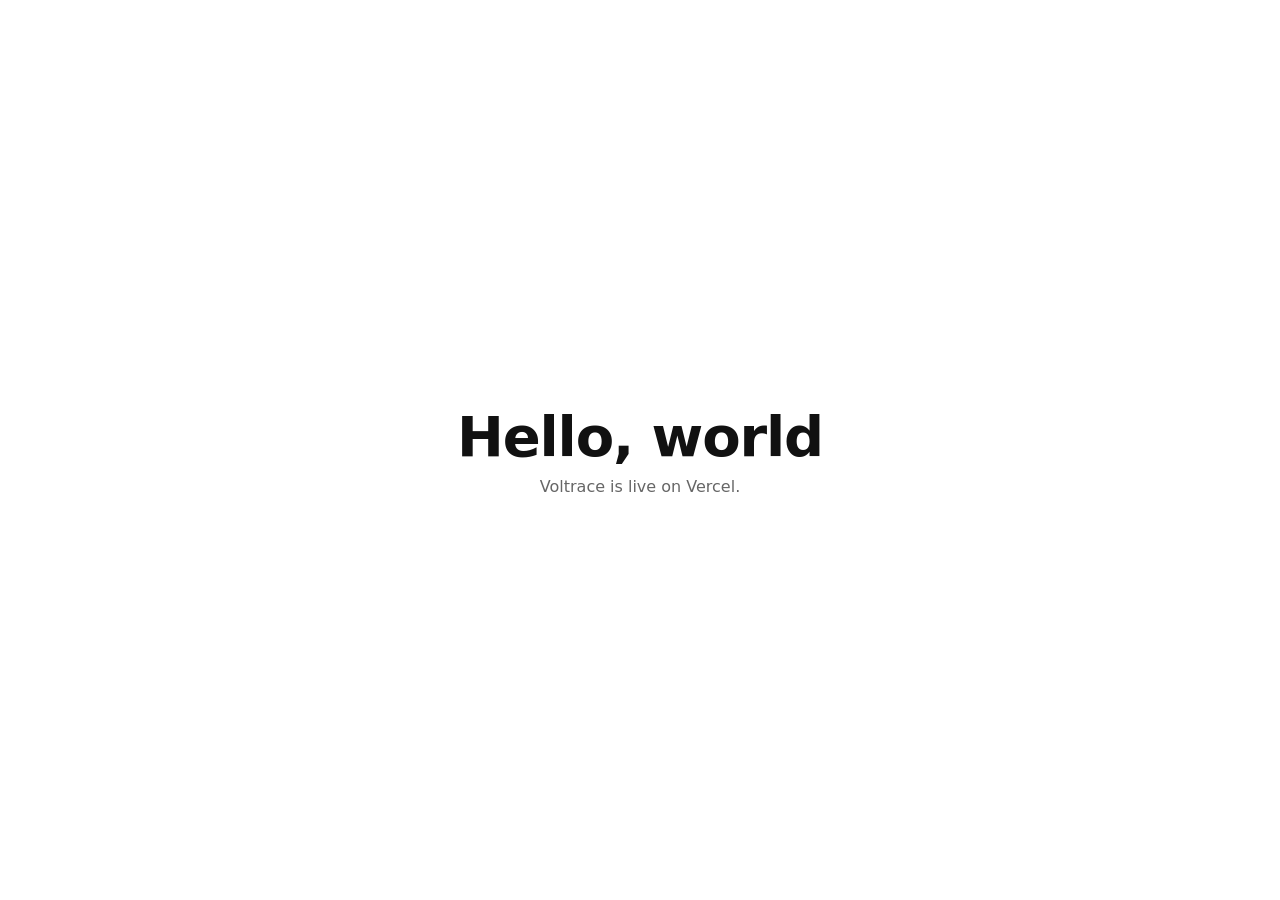
==== index.html @ e47534e5 "first commit" ====
<!doctype html>
<html lang="en">
<head>
  <meta charset="utf-8">
  <meta name="viewport" content="width=device-width, initial-scale=1">
  <title>Voltrace</title>
  <meta name="description" content="Hello world from Voltrace.">
  <link rel="icon" href="/favicon.svg" type="image/svg+xml">
  <link rel="stylesheet" href="/styles.css">
</head>
<body>
  <main>
    <h1>Hello, world</h1>
    <p>Voltrace is live on Vercel.</p>
  </main>
</body>
</html>
---- styles.css ----
:root {
  --bg: #ffffff;
  --fg: #111111;
  --muted: #666666;
}

@media (prefers-color-scheme: dark) {
  :root {
    --bg: #0a0a0a;
    --fg: #ededed;
    --muted: #a1a1a1;
  }
}

* {
  box-sizing: border-box;
}

html,
body {
  margin: 0;
  height: 100%;
}

body {
  display: grid;
  place-items: center;
  padding: 16px;
  background: var(--bg);
  color: var(--fg);
  font-family: system-ui, -apple-system, "Segoe UI", Roboto, sans-serif;
}

main {
  text-align: center;
}

h1 {
  margin: 0 0 8px;
  font-size: clamp(2rem, 6vw, 3.5rem);
  letter-spacing: -0.02em;
}

p {
  margin: 0;
  color: var(--muted);
}
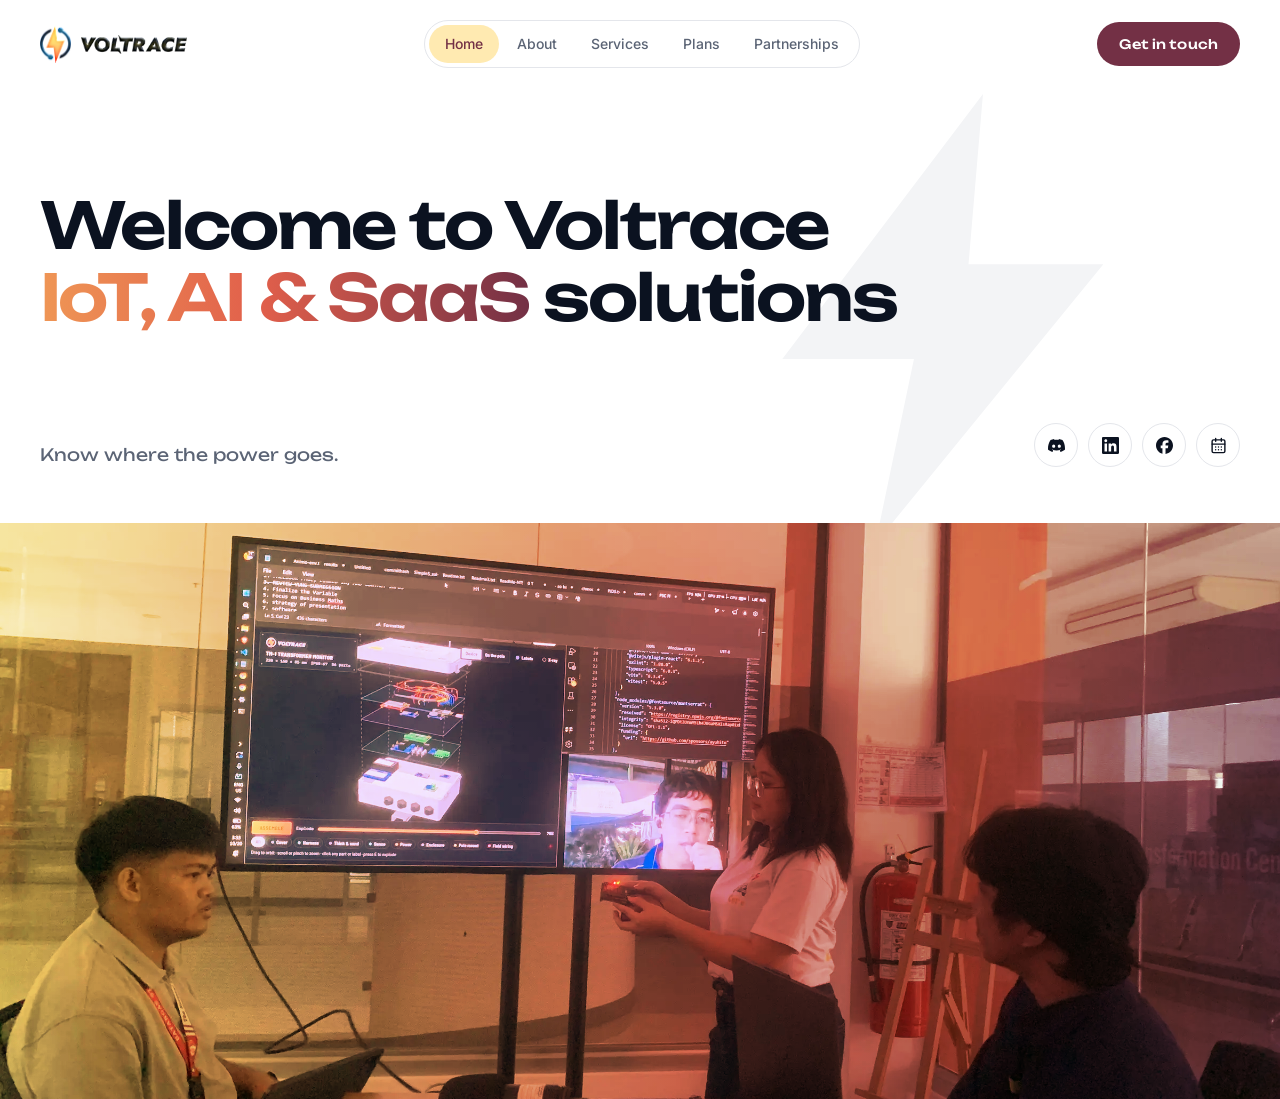
==== commit e8f181e0: "Refactor code structure and remove redundant sections for improved readability and maintainability" ====
--- a/index.html
+++ b/index.html
@@ -3,15 +3,94 @@
 <head>
   <meta charset="utf-8">
   <meta name="viewport" content="width=device-width, initial-scale=1">
-  <title>Voltrace</title>
-  <meta name="description" content="Hello world from Voltrace.">
+  <title>Voltrace | Know where the power goes</title>
+  <meta name="description" content="Voltrace is an IoT, AI and SaaS platform that shows you where your power goes.">
+  <meta name="theme-color" content="#ffffff">
   <link rel="icon" href="/favicon.svg" type="image/svg+xml">
+  <link rel="icon" href="/images/favicon-32.png" type="image/png" sizes="32x32">
+  <link rel="preconnect" href="https://fonts.googleapis.com">
+  <link rel="preconnect" href="https://fonts.gstatic.com" crossorigin>
+  <link rel="stylesheet" href="https://fonts.googleapis.com/css2?family=Inter:wght@400;500&family=Unbounded:wght@400;500;600&display=swap">
   <link rel="stylesheet" href="/styles.css">
+  <link rel="preload" as="image" href="/images/hero-1200.webp" imagesrcset="/images/hero-1200.webp 1200w, /images/hero-2400.webp 2400w" imagesizes="100vw">
 </head>
 <body>
+  <header class="site-header">
+    <div class="container header-inner">
+      <a class="brand" href="/" aria-label="Voltrace home">
+        <img class="brand-mark" src="/images/logo-mark.png" width="130" height="160" alt="">
+        <img class="brand-word" src="/images/wordmark.png" width="640" height="115" alt="Voltrace">
+      </a>
+
+      <button class="menu-toggle" type="button" aria-expanded="false" aria-controls="site-nav">
+        <span class="menu-toggle-bars" aria-hidden="true"></span>
+        Menu
+      </button>
+
+      <nav class="site-nav" id="site-nav" aria-label="Main">
+        <ul class="nav-list">
+          <li><a href="/" aria-current="page">Home</a></li>
+          <li><a href="/about">About</a></li>
+          <li><a href="/services">Services</a></li>
+          <li><a href="/plans">Plans</a></li>
+          <li><a href="/partnerships">Partnerships</a></li>
+        </ul>
+        <a class="button nav-cta" href="#contact">Get in touch</a>
+      </nav>
+
+      <a class="button header-cta" href="#contact">Get in touch</a>
+    </div>
+  </header>
+
   <main>
-    <h1>Hello, world</h1>
-    <p>Voltrace is live on Vercel.</p>
+    <section class="hero" aria-labelledby="hero-title">
+      <svg class="hero-watermark" viewBox="0 0 32 32" aria-hidden="true" focusable="false">
+        <path d="M18.5 2 6 18.5h8.2L11.8 30 26 12.6h-8.4z"/>
+      </svg>
+
+      <div class="container hero-inner">
+        <h1 class="hero-title" id="hero-title">
+          Welcome to Voltrace
+          <span class="hero-title-line"><span class="charge">IoT, AI &amp; SaaS</span> solutions</span>
+        </h1>
+
+        <div class="hero-foot">
+          <p class="tagline">Know where the power goes.</p>
+
+          <ul class="socials" aria-label="Voltrace elsewhere">
+            <li>
+              <a class="social" href="#" aria-label="Voltrace on Discord">
+                <svg viewBox="0 0 24 24" aria-hidden="true" focusable="false"><path d="M20.317 4.3698a19.7913 19.7913 0 00-4.8851-1.5152.0741.0741 0 00-.0785.0371c-.211.3753-.4447.8648-.6083 1.2495-1.8447-.2762-3.68-.2762-5.4868 0-.1636-.3933-.4058-.8742-.6177-1.2495a.077.077 0 00-.0785-.037 19.7363 19.7363 0 00-4.8852 1.515.0699.0699 0 00-.0321.0277C.5334 9.0458-.319 13.5799.0992 18.0578a.0824.0824 0 00.0312.0561c2.0528 1.5076 4.0413 2.4228 5.9929 3.0294a.0777.0777 0 00.0842-.0276c.4616-.6304.8731-1.2952 1.226-1.9942a.076.076 0 00-.0416-.1057c-.6528-.2476-1.2743-.5495-1.8722-.8923a.077.077 0 01-.0076-.1277c.1258-.0943.2517-.1923.3718-.2914a.0743.0743 0 01.0776-.0105c3.9278 1.7933 8.18 1.7933 12.0614 0a.0739.0739 0 01.0785.0095c.1202.099.246.1981.3728.2924a.077.077 0 01-.0066.1276 12.2986 12.2986 0 01-1.873.8914.0766.0766 0 00-.0407.1067c.3604.698.7719 1.3628 1.225 1.9932a.076.076 0 00.0842.0286c1.961-.6067 3.9495-1.5219 6.0023-3.0294a.077.077 0 00.0313-.0552c.5004-5.177-.8382-9.6739-3.5485-13.6604a.061.061 0 00-.0312-.0286zM8.02 15.3312c-1.1825 0-2.1569-1.0857-2.1569-2.419 0-1.3332.9555-2.4189 2.157-2.4189 1.2108 0 2.1757 1.0952 2.1568 2.419 0 1.3332-.9555 2.4189-2.1569 2.4189zm7.9748 0c-1.1825 0-2.1569-1.0857-2.1569-2.419 0-1.3332.9554-2.4189 2.1569-2.4189 1.2108 0 2.1757 1.0952 2.1568 2.419 0 1.3332-.946 2.4189-2.1568 2.4189Z"/></svg>
+              </a>
+            </li>
+            <li>
+              <a class="social" href="#" aria-label="Voltrace on LinkedIn">
+                <svg viewBox="0 0 24 24" aria-hidden="true" focusable="false"><path d="M20.447 20.452h-3.554v-5.569c0-1.328-.027-3.037-1.852-3.037-1.853 0-2.136 1.445-2.136 2.939v5.667H9.351V9h3.414v1.561h.046c.477-.9 1.637-1.85 3.37-1.85 3.601 0 4.267 2.37 4.267 5.455v6.286zM5.337 7.433c-1.144 0-2.063-.926-2.063-2.065 0-1.138.92-2.063 2.063-2.063 1.14 0 2.064.925 2.064 2.063 0 1.139-.925 2.065-2.064 2.065zm1.782 13.019H3.555V9h3.564v11.452zM22.225 0H1.771C.792 0 0 .774 0 1.729v20.542C0 23.227.792 24 1.771 24h20.451C23.2 24 24 23.227 24 22.271V1.729C24 .774 23.2 0 22.222 0h.003z"/></svg>
+              </a>
+            </li>
+            <li>
+              <a class="social" href="#" aria-label="Voltrace on Facebook">
+                <svg viewBox="0 0 24 24" aria-hidden="true" focusable="false"><path d="M9.101 23.691v-7.98H6.627v-3.667h2.474v-1.58c0-4.085 1.848-5.978 5.858-5.978.401 0 .955.042 1.468.103a8.68 8.68 0 0 1 1.141.195v3.325a8.623 8.623 0 0 0-.653-.036 26.805 26.805 0 0 0-.733-.009c-.707 0-1.259.096-1.675.309a1.686 1.686 0 0 0-.679.622c-.258.42-.374.995-.374 1.752v1.297h3.919l-.386 2.103-.287 1.564h-3.246v8.245C19.396 23.238 24 18.179 24 12.044c0-6.627-5.373-12-12-12s-12 5.373-12 12c0 5.628 3.874 10.35 9.101 11.647Z"/></svg>
+              </a>
+            </li>
+            <li>
+              <a class="social" href="#" aria-label="Book a call with Voltrace">
+                <svg class="is-stroke" viewBox="0 0 24 24" aria-hidden="true" focusable="false"><path d="M8 2v4M16 2v4"/><rect width="18" height="18" x="3" y="4" rx="2"/><path d="M3 10h18M8 14h.01M12 14h.01M16 14h.01M8 18h.01M12 18h.01M16 18h.01"/></svg>
+              </a>
+            </li>
+          </ul>
+        </div>
+      </div>
+    </section>
+
+    <figure class="hero-photo">
+      <picture>
+        <source type="image/webp" srcset="/images/hero-1200.webp 1200w, /images/hero-2400.webp 2400w" sizes="100vw">
+        <img src="/images/hero-1200.webp" width="2400" height="1800" alt="The Voltrace team presenting an exploded 3D view of their transformer monitor to a panel.">
+      </picture>
+    </figure>
   </main>
+
+  <script src="/main.js" defer></script>
 </body>
 </html>
--- a/styles.css
+++ b/styles.css
@@ -1,47 +1,444 @@
+/* Palette from the Voltrace pitch deck */
 :root {
-  --bg: #ffffff;
-  --fg: #111111;
-  --muted: #666666;
-}
-
-@media (prefers-color-scheme: dark) {
-  :root {
-    --bg: #0a0a0a;
-    --fg: #ededed;
-    --muted: #a1a1a1;
-  }
-}
-
-* {
+  --ink: #0b1220;
+  --paper: #ffffff;
+  --sun: #ffd862;
+  --orange: #ef9655;
+  --coral: #e15f4b;
+  --plum: #733045;
+  --plum-deep: #5a2536;
+  --cream: #ffeab1;
+  --muted: #5b6475;
+  --line: #e4e6eb;
+  --ghost: #f3f4f6;
+
+  --font-display: "Unbounded", "Arial Black", system-ui, sans-serif;
+  --font-body: "Inter", system-ui, -apple-system, "Segoe UI", Roboto, sans-serif;
+
+  --gutter: clamp(16px, 4vw, 40px);
+  --max: 1200px;
+}
+
+*,
+*::before,
+*::after {
   box-sizing: border-box;
 }
 
-html,
+html {
+  -webkit-text-size-adjust: 100%;
+}
+
 body {
   margin: 0;
-  height: 100%;
-}
-
-body {
+  background: var(--paper);
+  color: var(--ink);
+  font-family: var(--font-body);
+  font-size: 1rem;
+  line-height: 1.55;
+  -webkit-font-smoothing: antialiased;
+}
+
+img,
+svg {
+  display: block;
+  max-width: 100%;
+}
+
+a {
+  color: inherit;
+}
+
+ul {
+  margin: 0;
+  padding: 0;
+  list-style: none;
+}
+
+:focus-visible {
+  outline: 2px solid var(--coral);
+  outline-offset: 3px;
+}
+
+.container {
+  width: 100%;
+  max-width: calc(var(--max) + var(--gutter) * 2);
+  margin-inline: auto;
+  padding-inline: var(--gutter);
+}
+
+/* Buttons */
+
+.button {
+  display: inline-flex;
+  align-items: center;
+  justify-content: center;
+  min-height: 44px;
+  padding: 0 22px;
+  border-radius: 999px;
+  background: var(--plum);
+  color: var(--paper);
+  font-family: var(--font-display);
+  font-size: 0.8125rem;
+  font-weight: 500;
+  letter-spacing: 0.01em;
+  text-decoration: none;
+  white-space: nowrap;
+  transition: background-color 0.15s ease;
+}
+
+.button:hover {
+  background: var(--plum-deep);
+}
+
+/* Header */
+
+.site-header {
+  position: relative;
+  z-index: 10;
+}
+
+.header-inner {
+  display: flex;
+  align-items: center;
+  gap: 24px;
+  min-height: 88px;
+}
+
+.brand {
+  display: flex;
+  align-items: center;
+  gap: 10px;
+  flex-shrink: 0;
+  text-decoration: none;
+}
+
+.brand-mark {
+  width: auto;
+  height: 38px;
+}
+
+.brand-word {
+  width: auto;
+  height: 19px;
+}
+
+.site-nav {
+  flex: 1;
+  display: flex;
+  justify-content: center;
+}
+
+.nav-list {
+  display: flex;
+  gap: 2px;
+  padding: 4px;
+  border: 1px solid var(--line);
+  border-radius: 999px;
+}
+
+.nav-list a {
+  display: block;
+  padding: 8px 16px;
+  border-radius: 999px;
+  color: var(--muted);
+  font-size: 0.875rem;
+  font-weight: 500;
+  text-decoration: none;
+  transition: color 0.15s ease, background-color 0.15s ease;
+}
+
+.nav-list a:hover {
+  color: var(--ink);
+}
+
+.nav-list a[aria-current="page"] {
+  background: var(--cream);
+  color: var(--plum);
+}
+
+.nav-cta,
+.menu-toggle {
+  display: none;
+}
+
+/* Hero */
+
+.hero {
+  position: relative;
+  overflow: hidden;
+}
+
+.hero-inner {
+  position: relative;
+  padding-top: clamp(40px, 8vw, 104px);
+  padding-bottom: clamp(36px, 5vw, 56px);
+}
+
+.hero-watermark {
+  position: absolute;
+  top: -6%;
+  right: max(var(--gutter), calc((100vw - var(--max)) / 2 + 40px));
+  width: auto;
+  height: 118%;
+  fill: var(--ghost);
+  pointer-events: none;
+}
+
+.hero-title {
+  margin: 0;
+  font-family: var(--font-display);
+  font-size: clamp(2rem, 5vw, 4rem);
+  font-weight: 600;
+  line-height: 1.12;
+  letter-spacing: -0.03em;
+}
+
+.hero-title-line {
+  display: block;
+  white-space: nowrap;
+}
+
+/* The line charges from ink to the deck gradient once on load */
+.charge {
+  background-image: linear-gradient(90deg, var(--orange) 0%, var(--coral) 15%, var(--plum) 33.3%, var(--ink) 40%, var(--ink) 100%);
+  background-size: 300% 100%;
+  background-position: 0% 0;
+  -webkit-background-clip: text;
+  background-clip: text;
+  color: transparent;
+  animation: charge 1.6s cubic-bezier(0.22, 0.61, 0.36, 1) 0.35s both;
+}
+
+@keyframes charge {
+  from {
+    background-position: 100% 0;
+  }
+  to {
+    background-position: 0% 0;
+  }
+}
+
+.hero-foot {
+  display: flex;
+  flex-wrap: wrap;
+  align-items: flex-end;
+  justify-content: space-between;
+  gap: 24px;
+  margin-top: clamp(40px, 7vw, 96px);
+}
+
+.tagline {
+  margin: 0;
+  max-width: 22ch;
+  font-family: var(--font-display);
+  font-size: clamp(0.9375rem, 1.4vw, 1.0625rem);
+  font-weight: 400;
+  line-height: 1.5;
+  color: var(--muted);
+}
+
+.socials {
+  display: flex;
+  gap: 10px;
+}
+
+.social {
   display: grid;
   place-items: center;
-  padding: 16px;
-  background: var(--bg);
-  color: var(--fg);
-  font-family: system-ui, -apple-system, "Segoe UI", Roboto, sans-serif;
-}
-
-main {
-  text-align: center;
-}
-
-h1 {
-  margin: 0 0 8px;
-  font-size: clamp(2rem, 6vw, 3.5rem);
-  letter-spacing: -0.02em;
-}
-
-p {
+  width: 44px;
+  height: 44px;
+  border: 1px solid var(--line);
+  border-radius: 50%;
+  background: var(--paper);
+  color: var(--ink);
+  transition: color 0.15s ease, border-color 0.15s ease;
+}
+
+.social:hover {
+  border-color: var(--plum);
+  color: var(--plum);
+}
+
+.social svg {
+  width: 17px;
+  height: 17px;
+  fill: currentColor;
+}
+
+.social svg.is-stroke {
+  fill: none;
+  stroke: currentColor;
+  stroke-width: 2;
+  stroke-linecap: round;
+  stroke-linejoin: round;
+}
+
+/* Photo with the deck gradient washed over it */
+
+.hero-photo {
+  position: relative;
   margin: 0;
-  color: var(--muted);
-}
+  height: clamp(320px, 64vh, 720px);
+  overflow: hidden;
+  background: var(--plum);
+}
+
+.hero-photo img {
+  width: 100%;
+  height: 100%;
+  object-fit: cover;
+  object-position: 50% 60%;
+}
+
+.hero-photo::after {
+  content: "";
+  position: absolute;
+  inset: 0;
+  background: linear-gradient(90deg, var(--sun) 0%, var(--coral) 55%, var(--plum) 100%);
+  mix-blend-mode: overlay;
+  opacity: 0.85;
+  pointer-events: none;
+}
+
+/* Tablet and below: nav collapses into a menu */
+
+@media (max-width: 900px) {
+  .header-inner {
+    min-height: 72px;
+    gap: 12px;
+  }
+
+  .menu-toggle {
+    display: inline-flex;
+    align-items: center;
+    gap: 10px;
+    min-height: 44px;
+    margin-left: auto;
+    padding: 0 16px;
+    border: 1px solid var(--line);
+    border-radius: 999px;
+    background: var(--paper);
+    color: var(--ink);
+    font: 500 0.875rem/1 var(--font-body);
+    cursor: pointer;
+  }
+
+  .menu-toggle-bars,
+  .menu-toggle-bars::before {
+    display: block;
+    width: 14px;
+    height: 1.5px;
+    background: currentColor;
+    transition: transform 0.2s ease;
+  }
+
+  .menu-toggle-bars {
+    position: relative;
+    transform: translateY(-2.5px);
+  }
+
+  .menu-toggle-bars::before {
+    content: "";
+    position: absolute;
+    top: 5px;
+  }
+
+  .menu-toggle[aria-expanded="true"] .menu-toggle-bars {
+    transform: translateY(0) rotate(45deg);
+  }
+
+  .menu-toggle[aria-expanded="true"] .menu-toggle-bars::before {
+    top: 0;
+    transform: rotate(-90deg);
+  }
+
+  .site-nav {
+    position: absolute;
+    top: 100%;
+    left: var(--gutter);
+    right: var(--gutter);
+    display: none;
+    flex-direction: column;
+    gap: 12px;
+    padding: 12px;
+    border: 1px solid var(--line);
+    border-radius: 20px;
+    background: var(--paper);
+    box-shadow: 0 18px 40px -24px rgba(11, 18, 32, 0.35);
+  }
+
+  .site-nav.is-open {
+    display: flex;
+  }
+
+  .nav-list {
+    flex-direction: column;
+    padding: 0;
+    border: 0;
+  }
+
+  .nav-list a {
+    padding: 12px 14px;
+    border-radius: 12px;
+    font-size: 1rem;
+  }
+
+  .hero-watermark {
+    height: 90%;
+    top: 4%;
+    opacity: 0.8;
+  }
+
+  .hero-photo {
+    height: clamp(280px, 52vh, 520px);
+  }
+}
+
+/* Phones: the header CTA moves into the menu */
+
+@media (max-width: 560px) {
+  .header-cta {
+    display: none;
+  }
+
+  .nav-cta {
+    display: inline-flex;
+  }
+
+  .brand-mark {
+    height: 32px;
+  }
+
+  .brand-word {
+    height: 15px;
+  }
+
+  .hero-title-line {
+    white-space: normal;
+  }
+
+  .hero-foot {
+    flex-direction: column;
+    align-items: flex-start;
+  }
+
+  .hero-photo {
+    height: 46vh;
+    min-height: 260px;
+  }
+
+  .hero-photo img {
+    object-position: 46% 62%;
+  }
+}
+
+@media (prefers-reduced-motion: reduce) {
+  .charge {
+    animation: none;
+  }
+
+  * {
+    transition: none !important;
+  }
+}
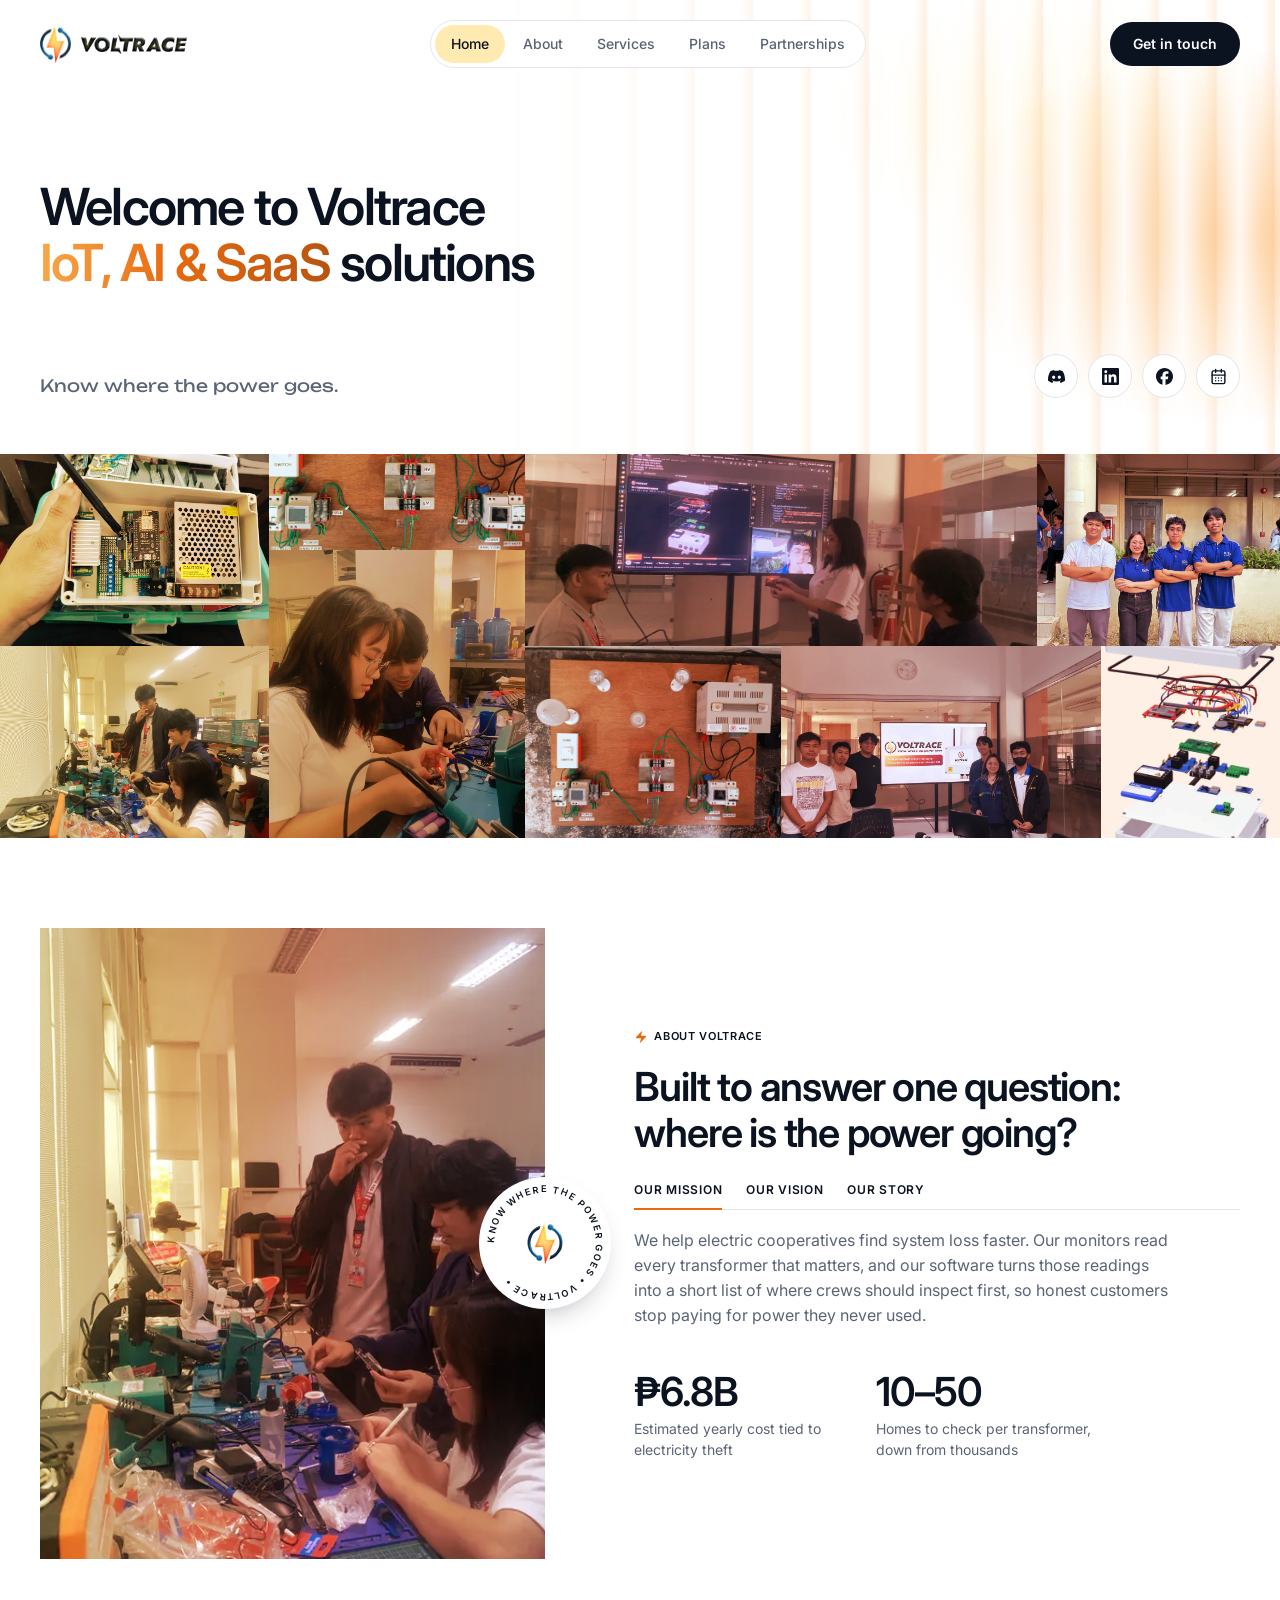
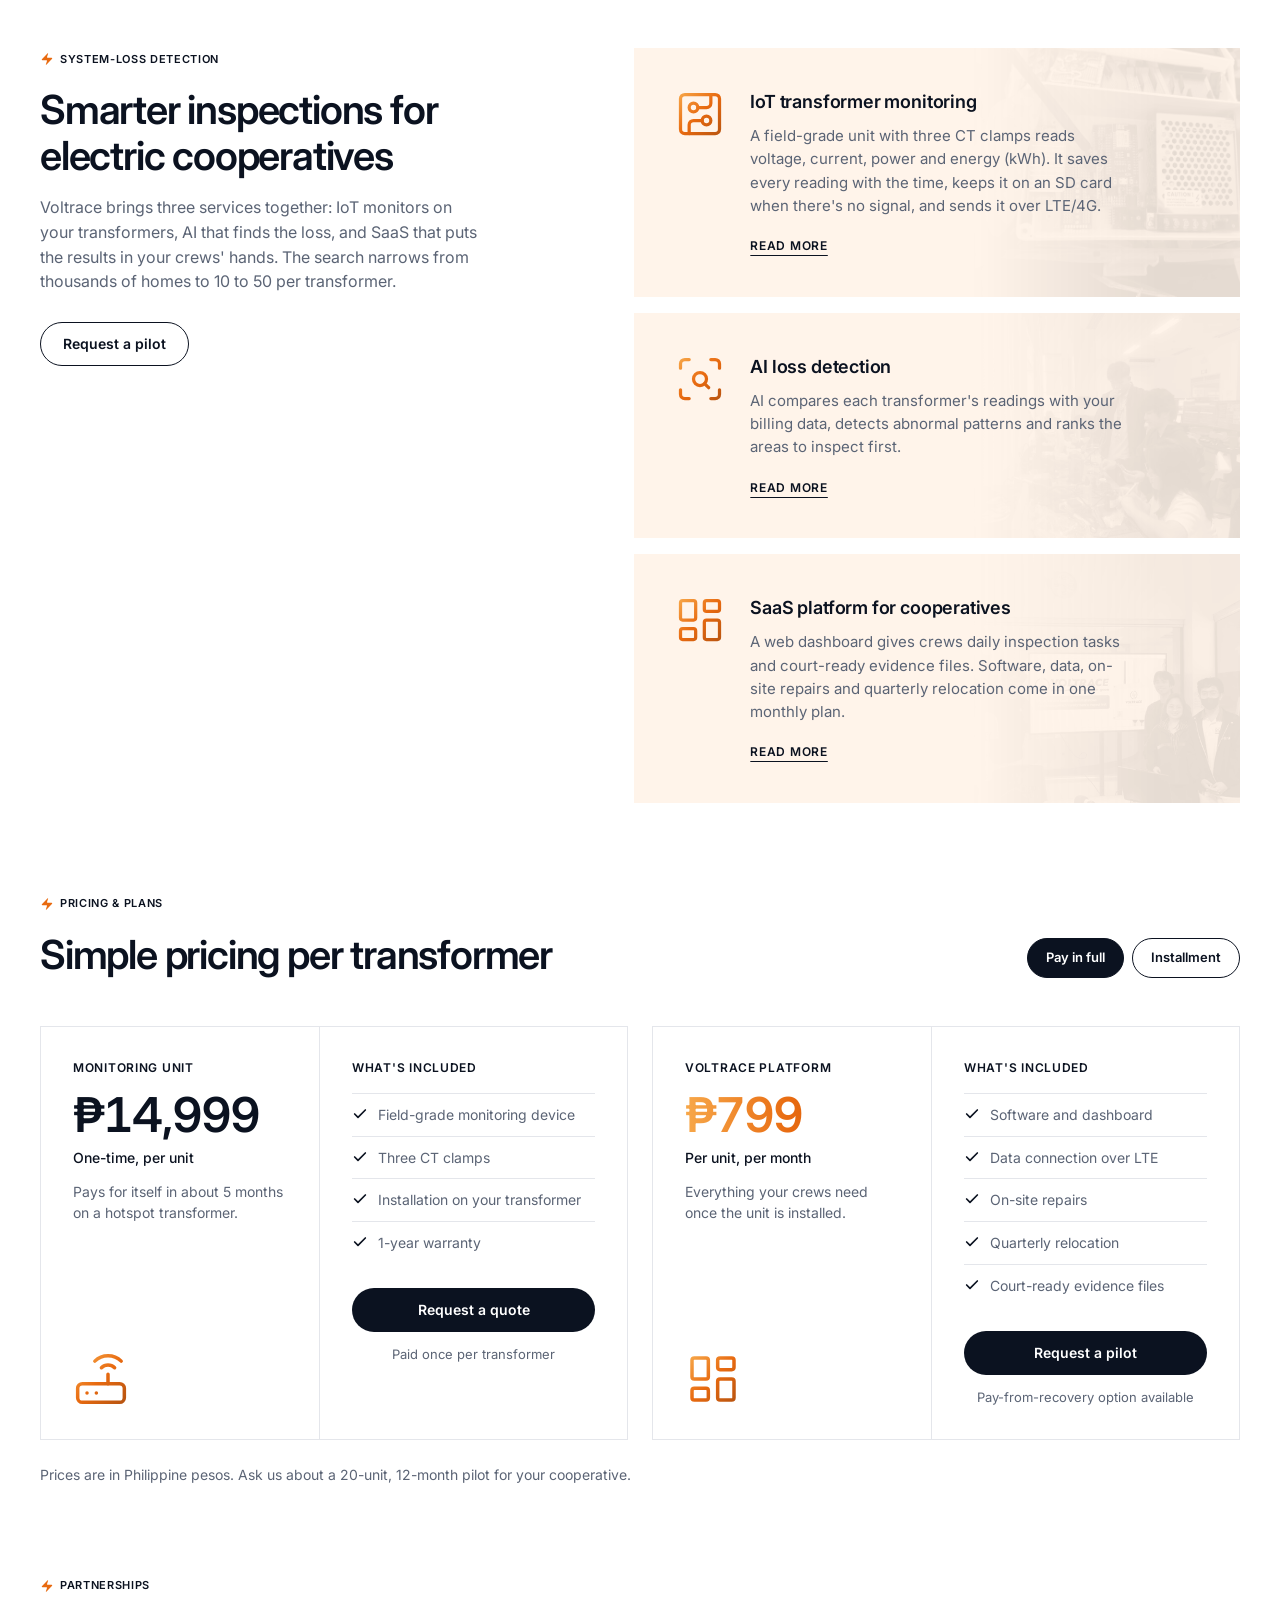
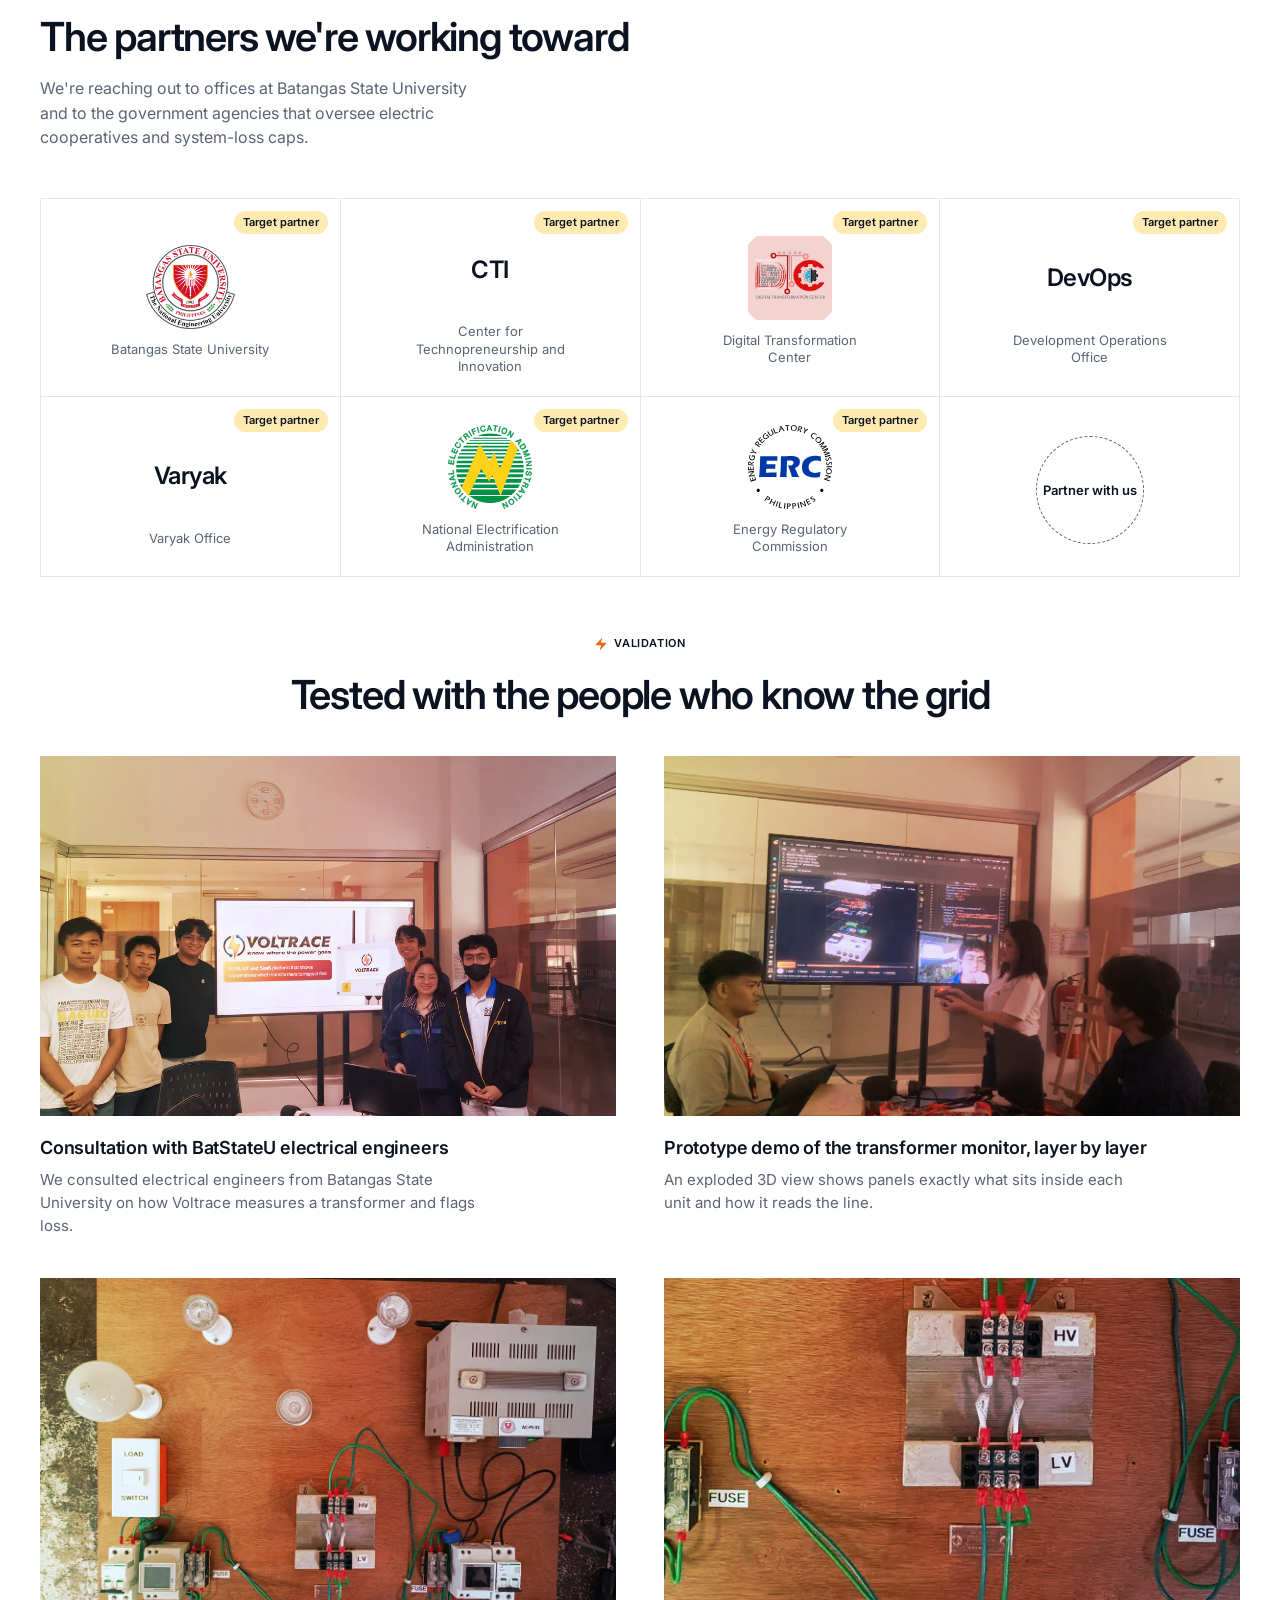
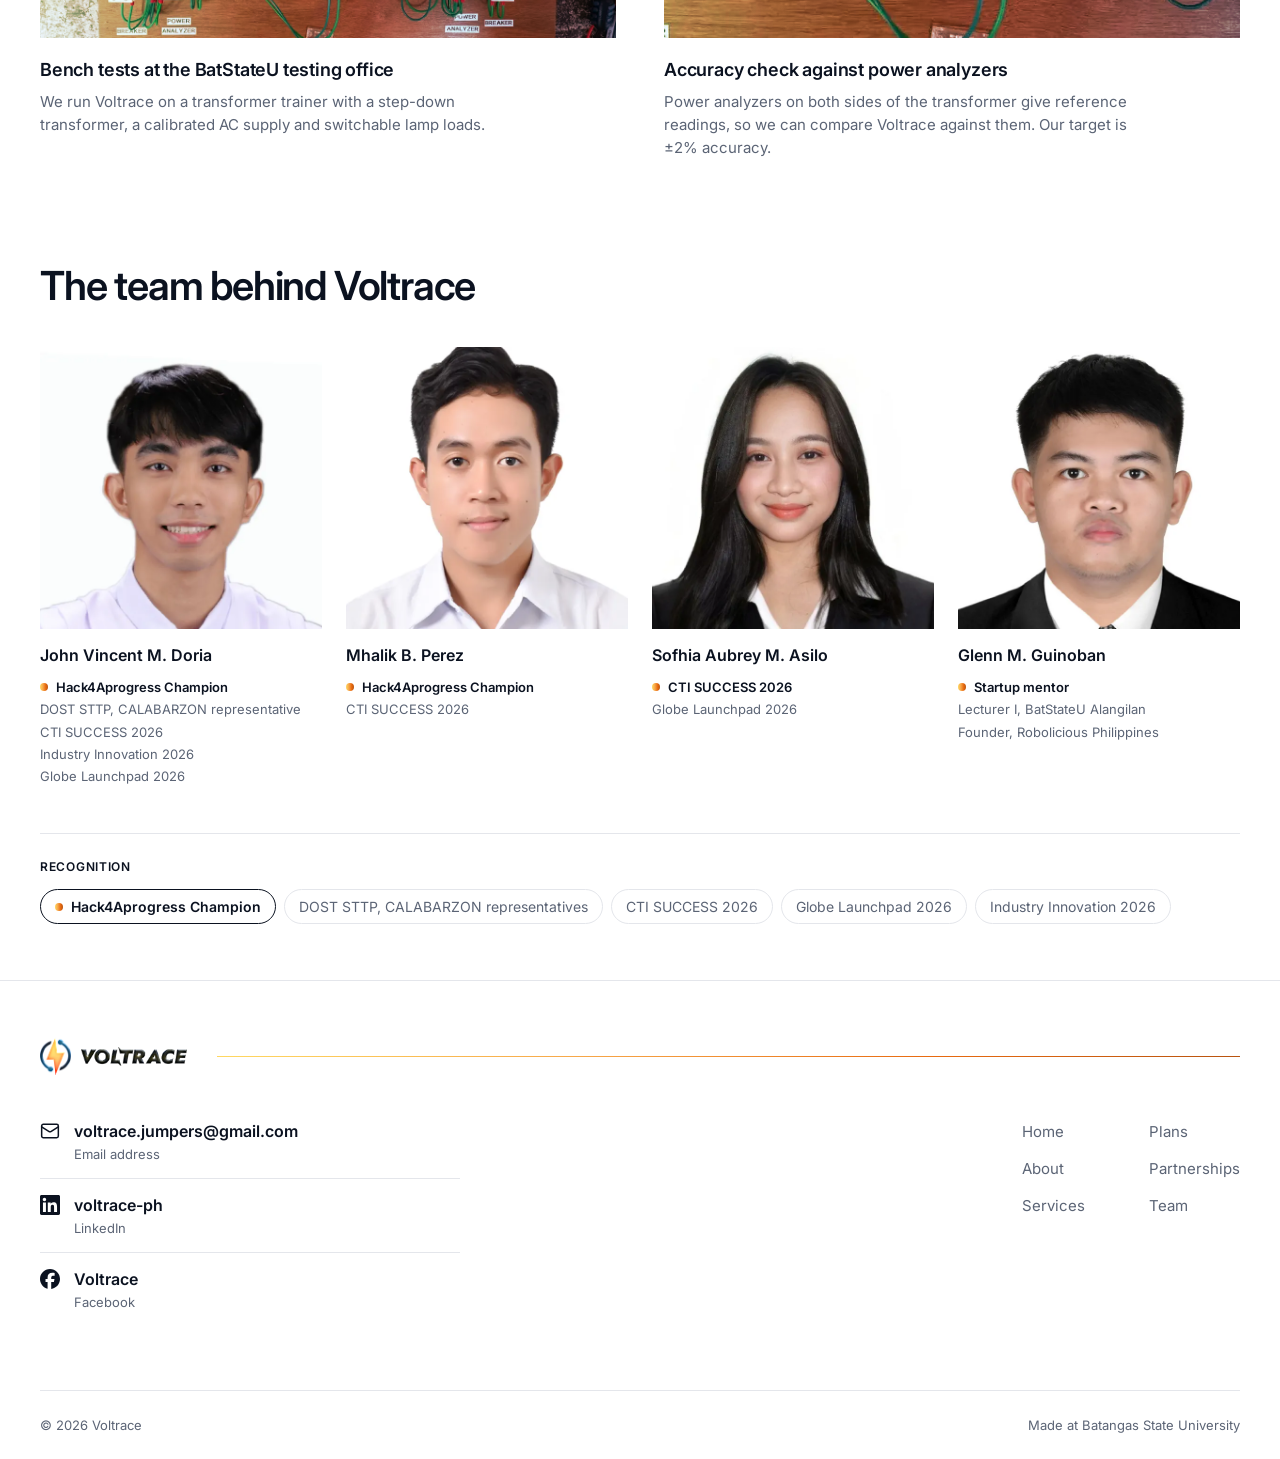
==== commit d6c48a7d: "Add redirect pages for partnerships, plans, and services - Created partnerships.html to redirect to " ====
--- a/index.html
+++ b/index.html
@@ -4,20 +4,30 @@
   <meta charset="utf-8">
   <meta name="viewport" content="width=device-width, initial-scale=1">
   <title>Voltrace | Know where the power goes</title>
-  <meta name="description" content="Voltrace is an IoT, AI and SaaS platform that shows you where your power goes.">
+  <meta name="description" content="Voltrace is an IoT, AI and SaaS platform that shows electric cooperatives which transformers to inspect first.">
   <meta name="theme-color" content="#ffffff">
   <link rel="icon" href="/favicon.svg" type="image/svg+xml">
   <link rel="icon" href="/images/favicon-32.png" type="image/png" sizes="32x32">
   <link rel="preconnect" href="https://fonts.googleapis.com">
   <link rel="preconnect" href="https://fonts.gstatic.com" crossorigin>
-  <link rel="stylesheet" href="https://fonts.googleapis.com/css2?family=Inter:wght@400;500&family=Unbounded:wght@400;500;600&display=swap">
-  <link rel="stylesheet" href="/styles.css">
-  <link rel="preload" as="image" href="/images/hero-1200.webp" imagesrcset="/images/hero-1200.webp 1200w, /images/hero-2400.webp 2400w" imagesizes="100vw">
+  <link rel="stylesheet" href="https://fonts.googleapis.com/css2?family=Inter:wght@400;500;600&family=Unbounded:wght@400&display=swap">
+  <link rel="stylesheet" href="/styles.css?v=20261022k">
 </head>
 <body>
+  <!-- Shared gradient for icon strokes -->
+  <svg width="0" height="0" style="position:absolute" aria-hidden="true" focusable="false">
+    <defs>
+      <linearGradient id="brand-stroke" gradientUnits="userSpaceOnUse" x1="2" y1="2" x2="22" y2="22">
+        <stop offset="0" stop-color="#f7a84a"/>
+        <stop offset=".5" stop-color="#e86a10"/>
+        <stop offset="1" stop-color="#b85410"/>
+      </linearGradient>
+    </defs>
+  </svg>
+
   <header class="site-header">
     <div class="container header-inner">
-      <a class="brand" href="/" aria-label="Voltrace home">
+      <a class="brand" href="#home" aria-label="Voltrace home">
         <img class="brand-mark" src="/images/logo-mark.png" width="130" height="160" alt="">
         <img class="brand-word" src="/images/wordmark.png" width="640" height="115" alt="Voltrace">
       </a>
@@ -29,25 +39,21 @@
 
       <nav class="site-nav" id="site-nav" aria-label="Main">
         <ul class="nav-list">
-          <li><a href="/" aria-current="page">Home</a></li>
-          <li><a href="/about">About</a></li>
-          <li><a href="/services">Services</a></li>
-          <li><a href="/plans">Plans</a></li>
-          <li><a href="/partnerships">Partnerships</a></li>
+          <li><a href="#home" aria-current="true">Home</a></li>
+          <li><a href="#about">About</a></li>
+          <li><a href="#services">Services</a></li>
+          <li><a href="#plans">Plans</a></li>
+          <li><a href="#partnerships">Partnerships</a></li>
         </ul>
-        <a class="button nav-cta" href="#contact">Get in touch</a>
+        <a class="button nav-cta" href="mailto:voltrace.jumpers@gmail.com">Get in touch</a>
       </nav>
 
-      <a class="button header-cta" href="#contact">Get in touch</a>
+      <a class="button header-cta" href="mailto:voltrace.jumpers@gmail.com">Get in touch</a>
     </div>
   </header>
 
   <main>
-    <section class="hero" aria-labelledby="hero-title">
-      <svg class="hero-watermark" viewBox="0 0 32 32" aria-hidden="true" focusable="false">
-        <path d="M18.5 2 6 18.5h8.2L11.8 30 26 12.6h-8.4z"/>
-      </svg>
-
+    <section class="hero flutes" id="home" aria-labelledby="hero-title">
       <div class="container hero-inner">
         <h1 class="hero-title" id="hero-title">
           Welcome to Voltrace
@@ -64,12 +70,12 @@
               </a>
             </li>
             <li>
-              <a class="social" href="#" aria-label="Voltrace on LinkedIn">
+              <a class="social" href="https://www.linkedin.com/in/voltrace-ph-77b639445/" target="_blank" rel="noopener" aria-label="Voltrace on LinkedIn">
                 <svg viewBox="0 0 24 24" aria-hidden="true" focusable="false"><path d="M20.447 20.452h-3.554v-5.569c0-1.328-.027-3.037-1.852-3.037-1.853 0-2.136 1.445-2.136 2.939v5.667H9.351V9h3.414v1.561h.046c.477-.9 1.637-1.85 3.37-1.85 3.601 0 4.267 2.37 4.267 5.455v6.286zM5.337 7.433c-1.144 0-2.063-.926-2.063-2.065 0-1.138.92-2.063 2.063-2.063 1.14 0 2.064.925 2.064 2.063 0 1.139-.925 2.065-2.064 2.065zm1.782 13.019H3.555V9h3.564v11.452zM22.225 0H1.771C.792 0 0 .774 0 1.729v20.542C0 23.227.792 24 1.771 24h20.451C23.2 24 24 23.227 24 22.271V1.729C24 .774 23.2 0 22.222 0h.003z"/></svg>
               </a>
             </li>
             <li>
-              <a class="social" href="#" aria-label="Voltrace on Facebook">
+              <a class="social" href="https://www.facebook.com/profile.php?id=61595427607254" target="_blank" rel="noopener" aria-label="Voltrace on Facebook">
                 <svg viewBox="0 0 24 24" aria-hidden="true" focusable="false"><path d="M9.101 23.691v-7.98H6.627v-3.667h2.474v-1.58c0-4.085 1.848-5.978 5.858-5.978.401 0 .955.042 1.468.103a8.68 8.68 0 0 1 1.141.195v3.325a8.623 8.623 0 0 0-.653-.036 26.805 26.805 0 0 0-.733-.009c-.707 0-1.259.096-1.675.309a1.686 1.686 0 0 0-.679.622c-.258.42-.374.995-.374 1.752v1.297h3.919l-.386 2.103-.287 1.564h-3.246v8.245C19.396 23.238 24 18.179 24 12.044c0-6.627-5.373-12-12-12s-12 5.373-12 12c0 5.628 3.874 10.35 9.101 11.647Z"/></svg>
               </a>
             </li>
@@ -83,14 +89,383 @@
       </div>
     </section>
 
-    <figure class="hero-photo">
-      <picture>
-        <source type="image/webp" srcset="/images/hero-1200.webp 1200w, /images/hero-2400.webp 2400w" sizes="100vw">
-        <img src="/images/hero-1200.webp" width="2400" height="1800" alt="The Voltrace team presenting an exploded 3D view of their transformer monitor to a panel.">
-      </picture>
-    </figure>
+    <section class="collage wash" aria-label="Voltrace in the lab, in the field and on screen">
+      <figure class="tile tile-a"><img src="/images/c-hardware.webp" width="900" height="675" alt="The inside of a Voltrace unit: controller, sensors and power supply in a weatherproof box."></figure>
+      <figure class="tile tile-b"><img src="/images/c-test-analyzers.webp" width="1200" height="426" alt="Power analyzers, fuses and a step-down transformer on a test board." style="object-position: 50% 50%"></figure>
+      <figure class="tile tile-c"><img src="/images/c-panel.webp" width="1200" height="900" alt="The team presenting the transformer monitor to a panel." style="object-position: 50% 58%"></figure>
+      <figure class="tile tile-d"><img src="/images/c-team.webp" width="1000" height="750" alt="The Voltrace team on campus." style="object-position: 50% 35%"></figure>
+      <figure class="tile tile-e"><img src="/images/c-workbench.webp" width="900" height="675" alt="The team building and testing hardware at a lab workbench."></figure>
+      <figure class="tile tile-f"><img src="/images/c-soldering.webp" width="900" height="1200" alt="A team member soldering a circuit board." style="object-position: 50% 60%"></figure>
+      <figure class="tile tile-g"><img src="/images/c-testbench.webp" width="1200" height="900" alt="The transformer test board at the Batangas State University testing office." style="object-position: 55% 55%"></figure>
+      <figure class="tile tile-h"><img src="/images/c-engineer.webp" width="1200" height="675" alt="The team with an electrical engineer, presenting Voltrace."></figure>
+      <figure class="tile tile-i"><img src="/images/c-exploded.webp" width="436" height="800" alt="An exploded view of the Voltrace unit, layer by layer."></figure>
+    </section>
+    <section class="about" id="about" aria-labelledby="about-title">
+      <div class="container about-grid">
+        <figure class="about-media">
+          <div class="about-photo wash">
+            <div class="photo-fill"><img src="/images/c-workbench.webp" width="900" height="675" alt="The Voltrace team building and testing hardware at a lab workbench."></div>
+          </div>
+          <svg class="about-badge" viewBox="0 0 120 120" aria-hidden="true" focusable="false">
+            <defs>
+              <path id="badge-ring" d="M60 60m-46 0a46 46 0 1 1 92 0a46 46 0 1 1-92 0"/>
+            </defs>
+            <text><textPath href="#badge-ring">Know where the power goes • Voltrace •</textPath></text>
+            <image href="/images/logo-mark.png" x="44" y="40" width="32" height="40"/>
+          </svg>
+        </figure>
+
+        <div>
+          <p class="eyebrow">
+            <svg viewBox="0 0 24 24" aria-hidden="true" focusable="false"><path fill="#e86a10" d="M4 14a1 1 0 0 1-.78-1.63l9.9-10.2a.5.5 0 0 1 .86.46l-1.92 6.02A1 1 0 0 0 13 10h7a1 1 0 0 1 .78 1.63l-9.9 10.2a.5.5 0 0 1-.86-.46l1.92-6.02A1 1 0 0 0 11 14z"/></svg>
+            About Voltrace
+          </p>
+          <h2 class="section-title" id="about-title">Built to answer one question: where is the power going?</h2>
+
+          <div class="tab-list" role="tablist" aria-label="About Voltrace">
+            <button type="button" role="tab" id="tab-mission" aria-controls="panel-mission" aria-selected="true">Our mission</button>
+            <button type="button" role="tab" id="tab-vision" aria-controls="panel-vision" aria-selected="false" tabindex="-1">Our vision</button>
+            <button type="button" role="tab" id="tab-story" aria-controls="panel-story" aria-selected="false" tabindex="-1">Our story</button>
+          </div>
+
+          <div class="tab-panel" role="tabpanel" id="panel-mission" aria-labelledby="tab-mission" tabindex="0">
+            <p>We help electric cooperatives find system loss faster. Our monitors read every transformer that matters, and our software turns those readings into a short list of where crews should inspect first, so honest customers stop paying for power they never used.</p>
+          </div>
+          <div class="tab-panel" role="tabpanel" id="panel-vision" aria-labelledby="tab-vision" tabindex="0" hidden>
+            <p>A Philippines where every kilowatt-hour can be traced, and system-loss charges no longer appear on anyone's electricity bill.</p>
+          </div>
+          <div class="tab-panel" role="tabpanel" id="panel-story" aria-labelledby="tab-story" tabindex="0" hidden>
+            <p>It started with a store owner who barely used her appliances but paid over ₱1,000 a month. She asked us, "Hindi ko naman ginagamit, bakit kailangan ko bayaran?" Her question pointed to a bigger one: where is the power going? Voltrace is our answer.</p>
+          </div>
+
+          <dl class="stats">
+            <div>
+              <dt>Estimated yearly cost tied to electricity theft</dt>
+              <dd>₱6.8B</dd>
+            </div>
+            <div>
+              <dt>Homes to check per transformer, down from thousands</dt>
+              <dd>10–50</dd>
+            </div>
+          </dl>
+        </div>
+      </div>
+    </section>
+
+  
+    <section class="services" id="services" aria-labelledby="services-title">
+      <div class="container services-grid">
+        <div class="services-intro">
+          <p class="eyebrow">
+            <svg viewBox="0 0 24 24" aria-hidden="true" focusable="false"><path fill="#e86a10" d="M4 14a1 1 0 0 1-.78-1.63l9.9-10.2a.5.5 0 0 1 .86.46l-1.92 6.02A1 1 0 0 0 13 10h7a1 1 0 0 1 .78 1.63l-9.9 10.2a.5.5 0 0 1-.86-.46l1.92-6.02A1 1 0 0 0 11 14z"/></svg>
+            System-loss detection
+          </p>
+          <h2 class="section-title" id="services-title">Smarter inspections for electric cooperatives</h2>
+          <p class="lede">Voltrace brings three services together: IoT monitors on your transformers, AI that finds the loss, and SaaS that puts the results in your crews' hands. The search narrows from thousands of homes to 10 to 50 per transformer.</p>
+          <a class="button button-outline" href="mailto:voltrace.jumpers@gmail.com?subject=Voltrace%20pilot">Request a pilot</a>
+        </div>
+
+        <ul class="service-list">
+          <li class="service-card">
+            <img class="service-card-media" src="/images/card-hardware.webp" width="720" height="540" alt="" loading="lazy">
+            <svg class="service-icon" viewBox="0 0 24 24" aria-hidden="true" focusable="false"><rect width="18" height="18" x="3" y="3" rx="2"/><path d="M11 9h4a2 2 0 0 0 2-2V3"/><circle cx="9" cy="9" r="2"/><path d="M7 21v-4a2 2 0 0 1 2-2h4"/><circle cx="15" cy="15" r="2"/></svg>
+            <div class="service-body">
+              <h3>IoT transformer monitoring</h3>
+              <p>A field-grade unit with three CT clamps reads voltage, current, power and energy (kWh). It saves every reading with the time, keeps it on an SD card when there's no signal, and sends it over LTE/4G.</p>
+              <a class="read-more" href="#validation">Read more</a>
+            </div>
+          </li>
+
+          <li class="service-card">
+            <img class="service-card-media" src="/images/card-analysis.webp" width="720" height="540" alt="" loading="lazy">
+            <svg class="service-icon" viewBox="0 0 24 24" aria-hidden="true" focusable="false"><path d="M3 7V5a2 2 0 0 1 2-2h2M17 3h2a2 2 0 0 1 2 2v2M21 17v2a2 2 0 0 1-2 2h-2M7 21H5a2 2 0 0 1-2-2v-2"/><circle cx="12" cy="12" r="3"/><path d="m16 16-1.9-1.9"/></svg>
+            <div class="service-body">
+              <h3>AI loss detection</h3>
+              <p>AI compares each transformer's readings with your billing data, detects abnormal patterns and ranks the areas to inspect first.</p>
+              <a class="read-more" href="#validation">Read more</a>
+            </div>
+          </li>
+
+          <li class="service-card">
+            <img class="service-card-media" src="/images/card-field.webp" width="720" height="405" alt="" loading="lazy">
+            <svg class="service-icon" viewBox="0 0 24 24" aria-hidden="true" focusable="false"><rect width="7" height="9" x="3" y="3" rx="1"/><rect width="7" height="5" x="14" y="3" rx="1"/><rect width="7" height="9" x="14" y="12" rx="1"/><rect width="7" height="5" x="3" y="16" rx="1"/></svg>
+            <div class="service-body">
+              <h3>SaaS platform for cooperatives</h3>
+              <p>A web dashboard gives crews daily inspection tasks and court-ready evidence files. Software, data, on-site repairs and quarterly relocation come in one monthly plan.</p>
+              <a class="read-more" href="#plans">Read more</a>
+            </div>
+          </li>
+        </ul>
+      </div>
+    </section>
+
+  
+
+    <section class="plans" id="plans" aria-labelledby="plans-title">
+      <div class="container">
+        <div class="plans-head">
+          <div>
+            <p class="eyebrow">
+              <svg viewBox="0 0 24 24" aria-hidden="true" focusable="false"><path fill="#e86a10" d="M4 14a1 1 0 0 1-.78-1.63l9.9-10.2a.5.5 0 0 1 .86.46l-1.92 6.02A1 1 0 0 0 13 10h7a1 1 0 0 1 .78 1.63l-9.9 10.2a.5.5 0 0 1-.86-.46l1.92-6.02A1 1 0 0 0 11 14z"/></svg>
+              Pricing &amp; plans
+            </p>
+            <h2 class="section-title" id="plans-title">Simple pricing per transformer</h2>
+          </div>
+
+          <div class="billing-toggle" role="group" aria-label="How to pay for the unit">
+            <button type="button" data-billing="full" aria-pressed="true">Pay in full</button>
+            <button type="button" data-billing="installment" aria-pressed="false">Installment</button>
+          </div>
+        </div>
+
+        <div class="plan-grid">
+          <article class="plan" aria-labelledby="plan-unit-name">
+            <div class="plan-summary">
+              <h3 class="plan-name" id="plan-unit-name">Monitoring unit</h3>
+              <div aria-live="polite">
+                <p class="plan-price" data-full="₱14,999" data-installment="₱1,305">₱14,999</p>
+                <p class="plan-unit" data-full="One-time, per unit" data-installment="Per month for 12 months">One-time, per unit</p>
+              </div>
+              <p class="plan-desc">Pays for itself in about 5 months on a hotspot transformer.</p>
+              <svg class="plan-icon" viewBox="0 0 24 24" aria-hidden="true" focusable="false"><rect width="20" height="8" x="2" y="14" rx="2"/><path d="M6.01 18H6M10.01 18H10M15 10v4M17.84 7.17a4 4 0 0 0-5.66 0M20.66 4.34a8 8 0 0 0-11.31 0"/></svg>
+            </div>
+            <div class="plan-details">
+              <h4>What's included</h4>
+              <ul class="plan-features">
+                <li><svg viewBox="0 0 24 24" aria-hidden="true" focusable="false"><path d="M20 6 9 17l-5-5"/></svg>Field-grade monitoring device</li>
+                <li><svg viewBox="0 0 24 24" aria-hidden="true" focusable="false"><path d="M20 6 9 17l-5-5"/></svg>Three CT clamps</li>
+                <li><svg viewBox="0 0 24 24" aria-hidden="true" focusable="false"><path d="M20 6 9 17l-5-5"/></svg>Installation on your transformer</li>
+                <li><svg viewBox="0 0 24 24" aria-hidden="true" focusable="false"><path d="M20 6 9 17l-5-5"/></svg>1-year warranty</li>
+              </ul>
+              <a class="button" href="mailto:voltrace.jumpers@gmail.com?subject=Voltrace%20unit%20quote">Request a quote</a>
+              <p class="plan-note" data-full="Paid once per transformer" data-installment="Includes 8% for paying over 12 months">Paid once per transformer</p>
+            </div>
+          </article>
+
+          <article class="plan plan-platform" aria-labelledby="plan-platform-name">
+            <div class="plan-summary">
+              <h3 class="plan-name" id="plan-platform-name">Voltrace platform</h3>
+              <p class="plan-price">₱799</p>
+              <p class="plan-unit">Per unit, per month</p>
+              <p class="plan-desc">Everything your crews need once the unit is installed.</p>
+              <svg class="plan-icon" viewBox="0 0 24 24" aria-hidden="true" focusable="false"><rect width="7" height="9" x="3" y="3" rx="1"/><rect width="7" height="5" x="14" y="3" rx="1"/><rect width="7" height="9" x="14" y="12" rx="1"/><rect width="7" height="5" x="3" y="16" rx="1"/></svg>
+            </div>
+            <div class="plan-details">
+              <h4>What's included</h4>
+              <ul class="plan-features">
+                <li><svg viewBox="0 0 24 24" aria-hidden="true" focusable="false"><path d="M20 6 9 17l-5-5"/></svg>Software and dashboard</li>
+                <li><svg viewBox="0 0 24 24" aria-hidden="true" focusable="false"><path d="M20 6 9 17l-5-5"/></svg>Data connection over LTE</li>
+                <li><svg viewBox="0 0 24 24" aria-hidden="true" focusable="false"><path d="M20 6 9 17l-5-5"/></svg>On-site repairs</li>
+                <li><svg viewBox="0 0 24 24" aria-hidden="true" focusable="false"><path d="M20 6 9 17l-5-5"/></svg>Quarterly relocation</li>
+                <li><svg viewBox="0 0 24 24" aria-hidden="true" focusable="false"><path d="M20 6 9 17l-5-5"/></svg>Court-ready evidence files</li>
+              </ul>
+              <a class="button" href="mailto:voltrace.jumpers@gmail.com?subject=Voltrace%20pilot">Request a pilot</a>
+              <p class="plan-note">Pay-from-recovery option available</p>
+            </div>
+          </article>
+        </div>
+
+        <p class="plans-footnote">Prices are in Philippine pesos. Ask us about a 20-unit, 12-month pilot for your cooperative.</p>
+      </div>
+    </section>
+
+    <section class="partners" id="partnerships" aria-labelledby="partners-title">
+      <div class="container">
+        <p class="eyebrow">
+          <svg viewBox="0 0 24 24" aria-hidden="true" focusable="false"><path fill="#e86a10" d="M4 14a1 1 0 0 1-.78-1.63l9.9-10.2a.5.5 0 0 1 .86.46l-1.92 6.02A1 1 0 0 0 13 10h7a1 1 0 0 1 .78 1.63l-9.9 10.2a.5.5 0 0 1-.86-.46l1.92-6.02A1 1 0 0 0 11 14z"/></svg>
+          Partnerships
+        </p>
+        <h2 class="section-title" id="partners-title">The partners we're working toward</h2>
+        <p class="lede">We're reaching out to offices at Batangas State University and to the government agencies that oversee electric cooperatives and system-loss caps.</p>
+
+        <ul class="logo-grid">
+          <li class="logo-cell">
+            <span class="logo-tag">Target partner</span>
+            <img src="/images/partners/batstateu.png" width="326" height="306" alt="" loading="lazy">
+            <span class="logo-caption">Batangas State University</span>
+          </li>
+          <li class="logo-cell">
+            <span class="logo-tag">Target partner</span>
+            <span class="logo-text">CTI</span>
+            <span class="logo-caption">Center for Technopreneurship and Innovation</span>
+          </li>
+          <li class="logo-cell">
+            <span class="logo-tag">Target partner</span>
+            <img src="/images/partners/dtc.png" width="240" height="240" alt="" loading="lazy">
+            <span class="logo-caption">Digital Transformation Center</span>
+          </li>
+          <li class="logo-cell">
+            <span class="logo-tag">Target partner</span>
+            <span class="logo-text">DevOps</span>
+            <span class="logo-caption">Development Operations Office</span>
+          </li>
+          <li class="logo-cell">
+            <span class="logo-tag">Target partner</span>
+            <span class="logo-text">Varyak</span>
+            <span class="logo-caption">Varyak Office</span>
+          </li>
+          <li class="logo-cell">
+            <span class="logo-tag">Target partner</span>
+            <img src="/images/partners/nea.svg" width="120" height="120" alt="" loading="lazy">
+            <span class="logo-caption">National Electrification Administration</span>
+          </li>
+          <li class="logo-cell">
+            <span class="logo-tag">Target partner</span>
+            <img src="/images/partners/erc.svg" width="120" height="120" alt="" loading="lazy">
+            <span class="logo-caption">Energy Regulatory Commission</span>
+          </li>
+          <li class="logo-cell logo-cell-cta">
+            <a href="mailto:voltrace.jumpers@gmail.com?subject=Partnering%20with%20Voltrace">Partner with us</a>
+          </li>
+        </ul>
+      </div>
+    </section>
+
+    <section class="validation" id="validation" aria-labelledby="validation-title">
+      <div class="container">
+        <div class="validation-head">
+          <p class="eyebrow">
+            <svg viewBox="0 0 24 24" aria-hidden="true" focusable="false"><path fill="#e86a10" d="M4 14a1 1 0 0 1-.78-1.63l9.9-10.2a.5.5 0 0 1 .86.46l-1.92 6.02A1 1 0 0 0 13 10h7a1 1 0 0 1 .78 1.63l-9.9 10.2a.5.5 0 0 1-.86-.46l1.92-6.02A1 1 0 0 0 11 14z"/></svg>
+            Validation
+          </p>
+          <h3 class="section-title" id="validation-title">Tested with the people who know the grid</h3>
+        </div>
+
+        <div class="work-grid">
+          <article class="work">
+            <div class="work-photo wash"><div class="photo-fill"><img src="/images/c-engineer.webp" width="1200" height="675" alt="The Voltrace team with Batangas State University electrical engineers, in front of a screen presenting Voltrace." loading="lazy"></div></div>
+            <h4>Consultation with BatStateU electrical engineers</h4>
+            <p>We consulted electrical engineers from Batangas State University on how Voltrace measures a transformer and flags loss.</p>
+          </article>
+          <article class="work">
+            <div class="work-photo wash"><div class="photo-fill"><img src="/images/c-panel.webp" width="1200" height="900" alt="The team presenting an exploded 3D view of the transformer monitor to a panel." loading="lazy" style="object-position: 50% 45%"></div></div>
+            <h4>Prototype demo of the transformer monitor, layer by layer</h4>
+            <p>An exploded 3D view shows panels exactly what sits inside each unit and how it reads the line.</p>
+          </article>
+          <article class="work">
+            <div class="work-photo wash"><div class="photo-fill"><img src="/images/c-testbench.webp" width="1200" height="900" alt="A transformer test board with lamps, a load switch, breakers, fuses, power analyzers and a calibrated AC power supply." loading="lazy" style="object-position: 50% 50%"></div></div>
+            <h4>Bench tests at the BatStateU testing office</h4>
+            <p>We run Voltrace on a transformer trainer with a step-down transformer, a calibrated AC supply and switchable lamp loads.</p>
+          </article>
+          <article class="work">
+            <div class="work-photo wash"><div class="photo-fill"><img src="/images/c-test-analyzers.webp" width="1200" height="426" alt="Close-up of the test board: breakers, fuses and power analyzers on both sides of the HV and LV transformer terminals." loading="lazy"></div></div>
+            <h4>Accuracy check against power analyzers</h4>
+            <p>Power analyzers on both sides of the transformer give reference readings, so we can compare Voltrace against them. Our target is ±2% accuracy.</p>
+          </article>
+        </div>
+      </div>
+    </section>
+    <section class="team" id="team" aria-labelledby="team-title">
+      <div class="container">
+        <h2 class="section-title" id="team-title">The team behind Voltrace</h2>
+
+        <div class="team-grid">
+          <figure class="member">
+            <div class="member-photo"><img src="/images/team-john-vincent-doria.webp" width="600" height="600" alt="" loading="lazy"></div>
+            <figcaption>
+              <span class="member-name">John Vincent M. Doria</span>
+              <ul class="member-awards" aria-label="Achievements">
+                <li class="is-top">Hack4Aprogress Champion</li>
+                <li>DOST STTP, CALABARZON representative</li>
+                <li>CTI SUCCESS 2026</li>
+                <li>Industry Innovation 2026</li>
+                <li>Globe Launchpad 2026</li>
+              </ul>
+            </figcaption>
+          </figure>
+          <figure class="member">
+            <div class="member-photo"><img src="/images/team-mhalik-perez.webp" width="600" height="599" alt="" loading="lazy"></div>
+            <figcaption>
+              <span class="member-name">Mhalik B. Perez</span>
+              <ul class="member-awards" aria-label="Achievements">
+                <li class="is-top">Hack4Aprogress Champion</li>
+                <li>CTI SUCCESS 2026</li>
+              </ul>
+            </figcaption>
+          </figure>
+          <figure class="member">
+            <div class="member-photo"><img src="/images/team-sofhia-asilo.webp" width="600" height="600" alt="" loading="lazy"></div>
+            <figcaption>
+              <span class="member-name">Sofhia Aubrey M. Asilo</span>
+              <ul class="member-awards" aria-label="Achievements">
+                <li class="is-top">CTI SUCCESS 2026</li>
+                <li>Globe Launchpad 2026</li>
+              </ul>
+            </figcaption>
+          </figure>
+          <figure class="member">
+            <div class="member-photo"><img src="/images/team-glenn-guinoban.webp" width="600" height="600" alt="" loading="lazy"></div>
+            <figcaption>
+              <span class="member-name">Glenn M. Guinoban</span>
+              <ul class="member-awards">
+                <li class="is-top">Startup mentor</li>
+                <li>Lecturer I, BatStateU Alangilan</li>
+                <li>Founder, Robolicious Philippines</li>
+              </ul>
+            </figcaption>
+          </figure>
+        </div>
+
+        <div class="recognition">
+          <h3>Recognition</h3>
+          <ul>
+            <li class="is-top">Hack4Aprogress Champion</li>
+            <li>DOST STTP, CALABARZON representatives</li>
+            <li>CTI SUCCESS 2026</li>
+            <li>Globe Launchpad 2026</li>
+            <li>Industry Innovation 2026</li>
+          </ul>
+        </div>
+      </div>
+    </section>
   </main>
 
-  <script src="/main.js" defer></script>
+  <footer class="site-footer" id="contact">
+    <div class="container">
+      <div class="footer-top">
+        <a class="brand" href="#home" aria-label="Back to top">
+          <img class="brand-mark" src="/images/logo-mark.png" width="130" height="160" alt="">
+          <img class="brand-word" src="/images/wordmark.png" width="640" height="115" alt="Voltrace">
+        </a>
+      </div>
+
+      <div class="footer-grid">
+        <ul class="footer-contact">
+          <li>
+            <svg viewBox="0 0 24 24" aria-hidden="true" focusable="false"><rect width="20" height="16" x="2" y="4" rx="2"/><path d="m22 7-8.97 5.7a1.94 1.94 0 0 1-2.06 0L2 7"/></svg>
+            <div><a href="mailto:voltrace.jumpers@gmail.com">voltrace.jumpers@gmail.com</a><span>Email address</span></div>
+          </li>
+          <li>
+            <svg class="is-fill" viewBox="0 0 24 24" aria-hidden="true" focusable="false"><path d="M20.447 20.452h-3.554v-5.569c0-1.328-.027-3.037-1.852-3.037-1.853 0-2.136 1.445-2.136 2.939v5.667H9.351V9h3.414v1.561h.046c.477-.9 1.637-1.85 3.37-1.85 3.601 0 4.267 2.37 4.267 5.455v6.286zM5.337 7.433c-1.144 0-2.063-.926-2.063-2.065 0-1.138.92-2.063 2.063-2.063 1.14 0 2.064.925 2.064 2.063 0 1.139-.925 2.065-2.064 2.065zm1.782 13.019H3.555V9h3.564v11.452zM22.225 0H1.771C.792 0 0 .774 0 1.729v20.542C0 23.227.792 24 1.771 24h20.451C23.2 24 24 23.227 24 22.271V1.729C24 .774 23.2 0 22.222 0h.003z"/></svg>
+            <div><a href="https://www.linkedin.com/in/voltrace-ph-77b639445/" target="_blank" rel="noopener">voltrace-ph</a><span>LinkedIn</span></div>
+          </li>
+          <li>
+            <svg class="is-fill" viewBox="0 0 24 24" aria-hidden="true" focusable="false"><path d="M9.101 23.691v-7.98H6.627v-3.667h2.474v-1.58c0-4.085 1.848-5.978 5.858-5.978.401 0 .955.042 1.468.103a8.68 8.68 0 0 1 1.141.195v3.325a8.623 8.623 0 0 0-.653-.036 26.805 26.805 0 0 0-.733-.009c-.707 0-1.259.096-1.675.309a1.686 1.686 0 0 0-.679.622c-.258.42-.374.995-.374 1.752v1.297h3.919l-.386 2.103-.287 1.564h-3.246v8.245C19.396 23.238 24 18.179 24 12.044c0-6.627-5.373-12-12-12s-12 5.373-12 12c0 5.628 3.874 10.35 9.101 11.647Z"/></svg>
+            <div><a href="https://www.facebook.com/profile.php?id=61595427607254" target="_blank" rel="noopener">Voltrace</a><span>Facebook</span></div>
+          </li>
+        </ul>
+
+        <nav class="footer-links" aria-label="Footer">
+          <ul>
+            <li><a href="#home">Home</a></li>
+            <li><a href="#about">About</a></li>
+            <li><a href="#services">Services</a></li>
+          </ul>
+          <ul>
+            <li><a href="#plans">Plans</a></li>
+            <li><a href="#partnerships">Partnerships</a></li>
+            <li><a href="#team">Team</a></li>
+          </ul>
+        </nav>
+      </div>
+
+      <div class="footer-bottom">
+        <span>&copy; 2026 Voltrace</span>
+        <span>Made at Batangas State University</span>
+      </div>
+    </div>
+  </footer>
+
+  <script src="/main.js?v=20261022k" defer></script>
 </body>
 </html>
--- a/styles.css
+++ b/styles.css
@@ -1,22 +1,29 @@
 /* Palette from the Voltrace pitch deck */
 :root {
+  /* Orange and navy, as in the logo; sun and amber from the deck gradient */
   --ink: #0b1220;
+  --ink-soft: #1d2a44;
   --paper: #ffffff;
   --sun: #ffd862;
-  --orange: #ef9655;
-  --coral: #e15f4b;
-  --plum: #733045;
-  --plum-deep: #5a2536;
+  --amber: #f7a84a;
+  --orange: #e86a10;
+  --orange-deep: #b85410;
   --cream: #ffeab1;
+  --peach: #fff4ea;
   --muted: #5b6475;
   --line: #e4e6eb;
-  --ghost: #f3f4f6;
-
-  --font-display: "Unbounded", "Arial Black", system-ui, sans-serif;
+
+  --brand-gradient: linear-gradient(90deg, var(--sun), var(--amber) 35%, var(--orange) 70%, var(--orange-deep));
+
+  /* Inter matches the reference site; Unbounded stands in for the deck's Monument Extended */
   --font-body: "Inter", system-ui, -apple-system, "Segoe UI", Roboto, sans-serif;
+  --font-brand: "Unbounded", "Arial Black", system-ui, sans-serif;
 
   --gutter: clamp(16px, 4vw, 40px);
   --max: 1200px;
+  --header-h: 88px;
+  --space-section: clamp(56px, 7vw, 96px);
+  --space-sub: clamp(36px, 4.5vw, 56px);
 }
 
 *,
@@ -27,6 +34,9 @@
 
 html {
   -webkit-text-size-adjust: 100%;
+  scroll-behavior: smooth;
+  /* Menu links land sections just below the sticky header */
+  scroll-padding-top: var(--header-h);
 }
 
 body {
@@ -49,14 +59,15 @@
   color: inherit;
 }
 
-ul {
+ul,
+ol {
   margin: 0;
   padding: 0;
   list-style: none;
 }
 
 :focus-visible {
-  outline: 2px solid var(--coral);
+  outline: 2px solid var(--orange);
   outline-offset: 3px;
 }
 
@@ -65,6 +76,37 @@
   max-width: calc(var(--max) + var(--gutter) * 2);
   margin-inline: auto;
   padding-inline: var(--gutter);
+}
+
+/* Fluted-glass stripes from the light slides in the deck */
+
+.flutes {
+  position: relative;
+  isolation: isolate;
+}
+
+/* Reaches up behind the transparent header so both read as one surface */
+.flutes::before {
+  content: "";
+  position: absolute;
+  inset: calc(-1 * var(--header-h)) 0 0;
+  z-index: -1;
+  pointer-events: none;
+  background:
+    repeating-linear-gradient(
+      90deg,
+      rgba(255, 255, 255, 0) 0,
+      rgba(255, 255, 255, 0.8) 22px,
+      rgba(255, 255, 255, 0) 44px,
+      rgba(242, 140, 40, 0.12) 56px,
+      rgba(255, 255, 255, 0) 58px
+    ),
+    radial-gradient(34% 58% at 97% 52%, rgba(252, 190, 120, 0.62), transparent 72%),
+    radial-gradient(26% 40% at 82% 26%, rgba(255, 216, 98, 0.16), transparent 70%),
+    var(--paper);
+  /* Right side only, fading out before the headline */
+  -webkit-mask-image: linear-gradient(to left, #000 0%, #000 28%, transparent 62%);
+  mask-image: linear-gradient(to left, #000 0%, #000 28%, transparent 62%);
 }
 
 /* Buttons */
@@ -75,34 +117,55 @@
   justify-content: center;
   min-height: 44px;
   padding: 0 22px;
+  border: 1px solid transparent;
   border-radius: 999px;
-  background: var(--plum);
+  background: var(--ink);
   color: var(--paper);
-  font-family: var(--font-display);
-  font-size: 0.8125rem;
-  font-weight: 500;
-  letter-spacing: 0.01em;
+  font-family: var(--font-body);
+  font-size: 0.875rem;
+  font-weight: 600;
   text-decoration: none;
   white-space: nowrap;
-  transition: background-color 0.15s ease;
+  transition: background-color 0.15s ease, color 0.15s ease;
 }
 
 .button:hover {
-  background: var(--plum-deep);
+  background: var(--ink-soft);
+}
+
+.button-outline {
+  border-color: var(--ink);
+  background: transparent;
+  color: var(--ink);
+}
+
+.button-outline:hover {
+  background: var(--ink);
+  color: var(--paper);
 }
 
 /* Header */
 
+/* Sticky menu bar: clear over the hero, frosted once the page scrolls */
 .site-header {
-  position: relative;
-  z-index: 10;
+  position: sticky;
+  top: 0;
+  z-index: 50;
+  transition: background-color 0.2s ease, box-shadow 0.2s ease;
+}
+
+.site-header.is-scrolled {
+  background: rgba(255, 255, 255, 0.88);
+  box-shadow: 0 1px 0 var(--line);
+  -webkit-backdrop-filter: saturate(1.4) blur(12px);
+  backdrop-filter: saturate(1.4) blur(12px);
 }
 
 .header-inner {
   display: flex;
   align-items: center;
   gap: 24px;
-  min-height: 88px;
+  min-height: var(--header-h);
 }
 
 .brand {
@@ -135,6 +198,7 @@
   padding: 4px;
   border: 1px solid var(--line);
   border-radius: 999px;
+  background: var(--paper);
 }
 
 .nav-list a {
@@ -152,9 +216,9 @@
   color: var(--ink);
 }
 
-.nav-list a[aria-current="page"] {
+.nav-list a[aria-current] {
   background: var(--cream);
-  color: var(--plum);
+  color: var(--ink);
 }
 
 .nav-cta,
@@ -162,46 +226,28 @@
   display: none;
 }
 
-/* Hero */
-
-.hero {
-  position: relative;
-  overflow: hidden;
-}
+/* Home hero */
 
 .hero-inner {
-  position: relative;
-  padding-top: clamp(40px, 8vw, 104px);
+  padding-top: clamp(40px, 7vw, 96px);
   padding-bottom: clamp(36px, 5vw, 56px);
-}
-
-.hero-watermark {
-  position: absolute;
-  top: -6%;
-  right: max(var(--gutter), calc((100vw - var(--max)) / 2 + 40px));
-  width: auto;
-  height: 118%;
-  fill: var(--ghost);
-  pointer-events: none;
 }
 
 .hero-title {
   margin: 0;
-  font-family: var(--font-display);
-  font-size: clamp(2rem, 5vw, 4rem);
-  font-weight: 600;
-  line-height: 1.12;
-  letter-spacing: -0.03em;
+  font-size: clamp(2rem, 4vw, 3.25rem);
+  font-weight: 600;
+  line-height: 1.1;
+  letter-spacing: -0.035em;
 }
 
 .hero-title-line {
   display: block;
-  white-space: nowrap;
 }
 
 /* The line charges from ink to the deck gradient once on load */
 .charge {
-  background-image: linear-gradient(90deg, var(--orange) 0%, var(--coral) 15%, var(--plum) 33.3%, var(--ink) 40%, var(--ink) 100%);
+  background-image: linear-gradient(90deg, var(--amber) 0%, var(--orange) 15%, var(--orange-deep) 33.3%, var(--ink) 40%, var(--ink) 100%);
   background-size: 300% 100%;
   background-position: 0% 0;
   -webkit-background-clip: text;
@@ -225,13 +271,13 @@
   align-items: flex-end;
   justify-content: space-between;
   gap: 24px;
-  margin-top: clamp(40px, 7vw, 96px);
+  margin-top: clamp(32px, 5vw, 64px);
 }
 
 .tagline {
   margin: 0;
   max-width: 22ch;
-  font-family: var(--font-display);
+  font-family: var(--font-brand);
   font-size: clamp(0.9375rem, 1.4vw, 1.0625rem);
   font-weight: 400;
   line-height: 1.5;
@@ -256,8 +302,7 @@
 }
 
 .social:hover {
-  border-color: var(--plum);
-  color: var(--plum);
+  border-color: var(--ink);
 }
 
 .social svg {
@@ -274,38 +319,849 @@
   stroke-linejoin: round;
 }
 
-/* Photo with the deck gradient washed over it */
-
-.hero-photo {
+/* Collage: nine edge-to-edge tiles in two rows, after the top of the user's template.
+   Each visual row is two grid tracks so tile B can be short and tile F tall. */
+
+.collage {
+  display: grid;
+  grid-template-columns: 1.05fr 1fr 1fr 1fr 0.25fr 0.7fr;
+  grid-template-rows: repeat(4, clamp(64px, 7.5vw, 108px));
+  margin: 0;
+}
+
+/* Wash: the photo keeps its own colors under a light layer of the deck's
+   red-leaning gradient, the treatment from the first hero photo */
+.wash {
+  position: relative;
+  isolation: isolate;
+}
+
+.wash::after {
+  content: "";
+  position: absolute;
+  inset: 0;
+  z-index: 1;
+  background: linear-gradient(90deg, #ffd862, #e15f4b 55%, #733045);
+  mix-blend-mode: overlay;
+  opacity: 0.55;
+  pointer-events: none;
+}
+
+.tile {
   position: relative;
   margin: 0;
-  height: clamp(320px, 64vh, 720px);
   overflow: hidden;
-  background: var(--plum);
-}
-
-.hero-photo img {
+  background: var(--peach);
+}
+
+.tile img {
   width: 100%;
   height: 100%;
   object-fit: cover;
-  object-position: 50% 60%;
-}
-
-.hero-photo::after {
+}
+
+/* Fills its box so the image can cover it */
+.photo-fill {
+  height: 100%;
+}
+
+.photo-fill img {
+  width: 100%;
+  height: 100%;
+  object-fit: cover;
+}
+
+.tile-a { grid-area: 1 / 1 / 3 / 2; }
+.tile-b { grid-area: 1 / 2 / 2 / 3; }
+.tile-c { grid-area: 1 / 3 / 3 / 5; }
+.tile-d { grid-area: 1 / 5 / 3 / 7; }
+.tile-e { grid-area: 3 / 1 / 5 / 2; }
+.tile-f { grid-area: 2 / 2 / 5 / 3; }
+.tile-g { grid-area: 3 / 3 / 5 / 4; }
+.tile-h { grid-area: 3 / 4 / 5 / 6; }
+.tile-i { grid-area: 3 / 6 / 5 / 7; }
+
+/* Shared section type */
+
+.eyebrow {
+  display: inline-flex;
+  align-items: center;
+  gap: 6px;
+  margin: 0;
+  color: var(--ink);
+  font-size: 0.6875rem;
+  font-weight: 600;
+  letter-spacing: 0.06em;
+  text-transform: uppercase;
+}
+
+.eyebrow svg {
+  width: 14px;
+  height: 14px;
+}
+
+.section-title {
+  margin: 14px 0 16px;
+  max-width: 17ch;
+  font-size: clamp(1.75rem, 3.2vw, 2.5rem);
+  font-weight: 600;
+  line-height: 1.15;
+  letter-spacing: -0.03em;
+}
+
+.lede {
+  margin: 0 0 28px;
+  max-width: 44ch;
+  color: var(--muted);
+}
+
+/* Services */
+
+.services {
+  padding-block: var(--space-section) 0;
+}
+
+.services-grid {
+  display: grid;
+  grid-template-columns: minmax(0, 5fr) minmax(0, 6fr);
+  gap: clamp(32px, 7vw, 104px);
+  align-items: start;
+}
+
+.services-intro {
+  position: sticky;
+  top: 32px;
+}
+
+.service-list {
+  display: grid;
+  gap: 16px;
+}
+
+.service-card {
+  position: relative;
+  display: grid;
+  grid-template-columns: 52px minmax(0, 1fr);
+  gap: 24px;
+  padding: clamp(24px, 3.2vw, 40px);
+  overflow: hidden;
+  background: var(--peach);
+}
+
+.service-card-media {
+  position: absolute;
+  top: 0;
+  right: 0;
+  width: 44%;
+  height: 100%;
+  object-fit: cover;
+  opacity: 0.11;
+  filter: grayscale(1);
+  mix-blend-mode: multiply;
+  -webkit-mask-image: linear-gradient(to left, #000 30%, transparent);
+  mask-image: linear-gradient(to left, #000 30%, transparent);
+  pointer-events: none;
+}
+
+.service-icon,
+.service-body {
+  position: relative;
+}
+
+.service-icon {
+  width: 52px;
+  height: 52px;
+  fill: none;
+  stroke: url(#brand-stroke);
+  stroke-width: 1.5;
+  stroke-linecap: round;
+  stroke-linejoin: round;
+}
+
+.service-body h3 {
+  margin: 0 0 8px;
+  font-size: 1.125rem;
+  font-weight: 600;
+  letter-spacing: -0.01em;
+}
+
+.service-body p {
+  margin: 0;
+  max-width: 42ch;
+  color: var(--muted);
+  font-size: 0.9375rem;
+}
+
+.read-more {
+  display: inline-block;
+  margin-top: 20px;
+  font-size: 0.75rem;
+  font-weight: 600;
+  letter-spacing: 0.06em;
+  text-transform: uppercase;
+  text-decoration-thickness: 1px;
+  text-underline-offset: 5px;
+}
+
+.read-more:hover {
+  color: var(--muted);
+}
+
+/* About */
+
+.about {
+  padding-block: var(--space-section) 0;
+}
+
+.about-grid {
+  display: grid;
+  grid-template-columns: minmax(0, 5fr) minmax(0, 6fr);
+  gap: clamp(40px, 7vw, 104px);
+  align-items: center;
+}
+
+.about-media {
+  position: relative;
+  margin: 0;
+}
+
+.about-photo {
+  aspect-ratio: 4 / 5;
+  overflow: hidden;
+}
+
+.about-photo img {
+  width: 100%;
+  height: 100%;
+  object-fit: cover;
+  object-position: 40% 50%;
+}
+
+/* Round badge on the photo's edge, as in the reference */
+.about-badge {
+  position: absolute;
+  top: 50%;
+  right: 0;
+  z-index: 3;
+  width: clamp(96px, 11vw, 132px);
+  height: auto;
+  border-radius: 50%;
+  background: var(--paper);
+  box-shadow: 0 12px 30px -16px rgba(11, 18, 32, 0.45);
+  transform: translate(50%, -50%);
+}
+
+.about-badge text {
+  fill: var(--ink);
+  font: 600 8.4px var(--font-body);
+  letter-spacing: 0.18em;
+  text-transform: uppercase;
+}
+
+.about .section-title {
+  max-width: 20ch;
+}
+
+.tab-list {
+  display: flex;
+  flex-wrap: wrap;
+  gap: 24px;
+  margin: 28px 0 18px;
+  border-bottom: 1px solid var(--line);
+}
+
+.tab-list button {
+  margin-bottom: -1px;
+  padding: 0 0 12px;
+  border: 0;
+  border-bottom: 2px solid transparent;
+  background: none;
+  color: var(--ink);
+  font: 600 0.75rem/1 var(--font-body);
+  letter-spacing: 0.06em;
+  text-transform: uppercase;
+  cursor: pointer;
+}
+
+.tab-list button[aria-selected="true"] {
+  border-bottom-color: var(--orange);
+  color: var(--ink);
+}
+
+.tab-panel p {
+  margin: 0;
+  max-width: 54ch;
+  color: var(--muted);
+}
+
+.tab-panel[hidden] {
+  display: none;
+}
+
+.stats {
+  display: grid;
+  grid-template-columns: repeat(2, minmax(0, 1fr));
+  gap: 24px;
+  max-width: 460px;
+  margin: clamp(28px, 4vw, 44px) 0 0;
+}
+
+.stats dt {
+  order: 2;
+  margin-top: 6px;
+  color: var(--muted);
+  font-size: 0.875rem;
+}
+
+.stats dd {
+  order: 1;
+  margin: 0;
+  color: var(--ink);
+  font-size: clamp(1.875rem, 3.4vw, 2.5rem);
+  font-weight: 600;
+  line-height: 1;
+  letter-spacing: -0.03em;
+}
+
+.stats div {
+  display: flex;
+  flex-direction: column;
+}
+
+/* Team */
+
+.team {
+  padding-block: var(--space-section) var(--space-sub);
+}
+
+.team .section-title {
+  max-width: none;
+}
+
+.team-grid {
+  display: grid;
+  grid-template-columns: repeat(4, minmax(0, 1fr));
+  gap: 24px;
+  margin-top: clamp(24px, 3vw, 40px);
+}
+
+.member {
+  margin: 0;
+}
+
+.member-photo {
+  aspect-ratio: 1;
+  overflow: hidden;
+}
+
+.member-photo img {
+  width: 100%;
+  height: 100%;
+  object-fit: cover;
+}
+
+.member figcaption {
+  margin-top: 14px;
+}
+
+.member-name {
+  display: block;
+  font-weight: 600;
+}
+
+
+.member-awards {
+  display: grid;
+  gap: 4px;
+  margin-top: 10px;
+  color: var(--muted);
+  font-size: 0.8125rem;
+  line-height: 1.4;
+}
+
+/* The championship leads, with the deck gradient as its only accent */
+.member-awards .is-top {
+  color: var(--ink);
+  font-weight: 600;
+}
+
+.member-awards .is-top::before,
+.recognition .is-top::before {
   content: "";
+  display: inline-block;
+  width: 8px;
+  height: 8px;
+  margin-right: 8px;
+  border-radius: 50%;
+  background: var(--brand-gradient);
+  vertical-align: 1px;
+}
+
+.recognition .is-top {
+  border-color: var(--ink);
+  color: var(--ink);
+  font-weight: 600;
+}
+
+.recognition {
+  margin-top: clamp(32px, 4vw, 48px);
+  padding-top: 24px;
+  border-top: 1px solid var(--line);
+}
+
+.recognition h3 {
+  margin: 0 0 12px;
+  font-size: 0.75rem;
+  font-weight: 600;
+  letter-spacing: 0.06em;
+  text-transform: uppercase;
+}
+
+.recognition ul {
+  display: flex;
+  flex-wrap: wrap;
+  gap: 8px;
+}
+
+.recognition li {
+  padding: 6px 14px;
+  border: 1px solid var(--line);
+  border-radius: 999px;
+  color: var(--muted);
+  font-size: 0.875rem;
+}
+
+/* Partnerships: logo grid from the reference */
+
+.partners {
+  padding-block: var(--space-section) 0;
+}
+
+.partners .section-title {
+  max-width: none;
+}
+
+.logo-grid {
+  display: grid;
+  grid-template-columns: repeat(4, minmax(0, 1fr));
+  margin-top: clamp(28px, 4vw, 48px);
+  border-top: 1px solid var(--line);
+  border-left: 1px solid var(--line);
+}
+
+.logo-cell {
+  position: relative;
+  display: flex;
+  flex-direction: column;
+  align-items: center;
+  justify-content: center;
+  gap: 12px;
+  min-height: 176px;
+  padding: 28px 20px 20px;
+  border-right: 1px solid var(--line);
+  border-bottom: 1px solid var(--line);
+  text-align: center;
+}
+
+.logo-cell img {
+  width: auto;
+  height: 84px;
+  max-width: 80%;
+  object-fit: contain;
+}
+
+/* Name in place of a logo until the office's file is added */
+.logo-text {
+  display: grid;
+  place-items: center;
+  height: 84px;
+  color: var(--ink);
+  font-size: 1.5rem;
+  font-weight: 600;
+  letter-spacing: -0.02em;
+}
+
+.logo-caption {
+  max-width: 22ch;
+  color: var(--muted);
+  font-size: 0.8125rem;
+  line-height: 1.35;
+}
+
+.logo-tag {
   position: absolute;
-  inset: 0;
-  background: linear-gradient(90deg, var(--sun) 0%, var(--coral) 55%, var(--plum) 100%);
-  mix-blend-mode: overlay;
-  opacity: 0.85;
-  pointer-events: none;
+  top: 12px;
+  right: 12px;
+  padding: 3px 9px;
+  border-radius: 999px;
+  background: var(--cream);
+  color: var(--ink);
+  font-size: 0.6875rem;
+  font-weight: 600;
+}
+
+.logo-cell-cta a {
+  display: grid;
+  place-items: center;
+  width: 108px;
+  height: 108px;
+  border: 1px dashed var(--muted);
+  border-radius: 50%;
+  color: var(--ink);
+  font-size: 0.8125rem;
+  font-weight: 600;
+  line-height: 1.3;
+  text-align: center;
+  text-decoration: none;
+  transition: background-color 0.15s ease;
+}
+
+.logo-cell-cta a:hover {
+  background: var(--peach);
+}
+
+/* Validation: cards from the "selected works" reference */
+
+.validation {
+  padding-block: var(--space-sub) 0;
+}
+
+.validation-head {
+  text-align: center;
+}
+
+.validation-head .section-title {
+  margin-inline: auto;
+  max-width: 30ch;
+}
+
+.work-grid {
+  display: grid;
+  grid-template-columns: repeat(2, minmax(0, 1fr));
+  gap: 40px clamp(24px, 4vw, 48px);
+  margin-top: clamp(24px, 3vw, 40px);
+}
+
+.work-photo {
+  aspect-ratio: 16 / 10;
+  overflow: hidden;
+}
+
+
+.work h4 {
+  margin: 18px 0 0;
+  font-size: 1.125rem;
+  font-weight: 600;
+  letter-spacing: -0.01em;
+}
+
+.work h4 + p {
+  margin: 6px 0 0;
+  max-width: 52ch;
+  color: var(--muted);
+  font-size: 0.9375rem;
+}
+
+/* Footer with contact details, after the reference's contact screen */
+
+.site-footer {
+  padding-top: var(--space-sub);
+  border-top: 1px solid var(--line);
+}
+
+.footer-top .brand {
+  width: 100%;
+}
+
+/* Rule running from the logo toward the statement */
+.footer-top .brand::after {
+  content: "";
+  flex: 1;
+  min-width: 40px;
+  height: 1px;
+  margin-left: 20px;
+  background: var(--brand-gradient);
+}
+
+
+.footer-grid {
+  display: grid;
+  grid-template-columns: minmax(0, 420px) auto;
+  justify-content: space-between;
+  gap: 32px;
+  margin-top: clamp(28px, 4vw, 44px);
+}
+
+.footer-contact li {
+  display: flex;
+  gap: 14px;
+  padding: 14px 0;
+  border-bottom: 1px solid var(--line);
+}
+
+.footer-contact li:first-child {
+  padding-top: 0;
+}
+
+.footer-contact li:last-child {
+  border-bottom: 0;
+}
+
+.footer-contact svg {
+  flex-shrink: 0;
+  width: 20px;
+  height: 20px;
+  margin-top: 2px;
+  fill: none;
+  stroke: var(--ink);
+  stroke-width: 1.8;
+  stroke-linecap: round;
+  stroke-linejoin: round;
+}
+
+.footer-contact svg.is-fill {
+  fill: var(--ink);
+  stroke: none;
+}
+
+.footer-contact a {
+  color: var(--ink);
+  font-weight: 600;
+  text-decoration: none;
+}
+
+.footer-contact a:hover {
+  text-decoration: underline;
+}
+
+.footer-contact span {
+  display: block;
+  color: var(--muted);
+  font-size: 0.8125rem;
+}
+
+.footer-links {
+  display: flex;
+  gap: clamp(32px, 5vw, 72px);
+}
+
+.footer-links li + li {
+  margin-top: 12px;
+}
+
+.footer-links a {
+  color: var(--muted);
+  font-size: 0.9375rem;
+  text-decoration: none;
+}
+
+.footer-links a:hover {
+  color: var(--ink);
+}
+
+.footer-bottom {
+  display: flex;
+  flex-wrap: wrap;
+  justify-content: space-between;
+  gap: 8px 24px;
+  margin-top: clamp(40px, 5vw, 64px);
+  padding-block: 24px;
+  border-top: 1px solid var(--line);
+  color: var(--muted);
+  font-size: 0.8125rem;
+}
+
+/* Scroll reveal: each section's content rises in once as it enters the screen.
+   Only applied when JS runs, so content never stays hidden. */
+
+.js .reveal {
+  opacity: 0;
+  transform: translateY(32px);
+  transition: opacity 0.7s ease, transform 0.7s cubic-bezier(0.2, 0.7, 0.2, 1);
+}
+
+.js .reveal.is-visible {
+  opacity: 1;
+  transform: none;
+}
+
+/* Plans */
+
+.plans {
+  padding-block: var(--space-section) 0;
+}
+
+.plans-head {
+  display: flex;
+  flex-wrap: wrap;
+  align-items: flex-end;
+  justify-content: space-between;
+  gap: 24px;
+  margin-bottom: clamp(28px, 4vw, 48px);
+}
+
+.plans-head .section-title {
+  max-width: none;
+  margin-bottom: 0;
+}
+
+.billing-toggle {
+  display: flex;
+  gap: 8px;
+}
+
+.billing-toggle button {
+  min-height: 40px;
+  padding: 0 18px;
+  border: 1px solid var(--ink);
+  border-radius: 999px;
+  background: transparent;
+  color: var(--ink);
+  font: 600 0.8125rem/1 var(--font-body);
+  cursor: pointer;
+  transition: background-color 0.15s ease, color 0.15s ease, border-color 0.15s ease;
+}
+
+.billing-toggle button[aria-pressed="true"] {
+  border-color: var(--ink);
+  background: var(--ink);
+  color: var(--paper);
+}
+
+.plan-grid {
+  display: grid;
+  grid-template-columns: repeat(2, minmax(0, 1fr));
+  gap: 24px;
+}
+
+.plan {
+  --accent: var(--ink);
+  --accent-fill: var(--ink);
+  --accent-fill-hover: var(--ink-soft);
+  display: grid;
+  grid-template-columns: minmax(0, 1fr) minmax(0, 1.1fr);
+  border: 1px solid var(--line);
+}
+
+.plan-platform .plan-price {
+  background-image: linear-gradient(90deg, var(--amber), var(--orange) 50%, var(--orange-deep));
+  -webkit-background-clip: text;
+  background-clip: text;
+  color: transparent;
+}
+
+.plan-summary,
+.plan-details {
+  padding: clamp(22px, 2.6vw, 32px);
+}
+
+.plan-summary {
+  display: flex;
+  flex-direction: column;
+  border-right: 1px solid var(--line);
+}
+
+.plan-name,
+.plan-details h4 {
+  margin: 0;
+  font-size: 0.75rem;
+  font-weight: 600;
+  letter-spacing: 0.06em;
+  text-transform: uppercase;
+}
+
+.plan-price {
+  margin: 14px 0 0;
+  color: var(--accent);
+  font-size: clamp(2.25rem, 4vw, 3rem);
+  font-weight: 600;
+  line-height: 1;
+  letter-spacing: -0.04em;
+  font-variant-numeric: tabular-nums;
+}
+
+.plan-unit {
+  margin: 8px 0 0;
+  color: var(--ink);
+  font-size: 0.875rem;
+  font-weight: 500;
+}
+
+.plan-desc {
+  margin: 12px 0 0;
+  color: var(--muted);
+  font-size: 0.875rem;
+}
+
+.plan-icon {
+  width: 56px;
+  height: 56px;
+  margin-top: auto;
+  padding-top: 28px;
+  box-sizing: content-box;
+  fill: none;
+  stroke: url(#brand-stroke);
+  stroke-width: 1.5;
+  stroke-linecap: round;
+  stroke-linejoin: round;
+}
+
+.plan-features {
+  margin: 16px 0 24px;
+}
+
+.plan-features li {
+  display: flex;
+  gap: 10px;
+  align-items: flex-start;
+  padding: 10px 0;
+  border-top: 1px solid var(--line);
+  color: var(--muted);
+  font-size: 0.875rem;
+}
+
+.plan-features svg {
+  flex-shrink: 0;
+  width: 16px;
+  height: 16px;
+  margin-top: 2px;
+  fill: none;
+  stroke: var(--accent);
+  stroke-width: 2.5;
+  stroke-linecap: round;
+  stroke-linejoin: round;
+}
+
+.plan .button {
+  width: 100%;
+  background: var(--accent-fill);
+}
+
+.plan .button:hover {
+  background: var(--accent-fill-hover);
+}
+
+.plan-note {
+  margin: 12px 0 0;
+  color: var(--muted);
+  font-size: 0.8125rem;
+  text-align: center;
+}
+
+.plans-footnote {
+  margin: 24px 0 0;
+  color: var(--muted);
+  font-size: 0.875rem;
 }
 
 /* Tablet and below: nav collapses into a menu */
 
 @media (max-width: 900px) {
+  :root {
+    --header-h: 72px;
+  }
+
   .header-inner {
-    min-height: 72px;
     gap: 12px;
   }
 
@@ -384,15 +1240,43 @@
     font-size: 1rem;
   }
 
-  .hero-watermark {
-    height: 90%;
-    top: 4%;
-    opacity: 0.8;
-  }
-
-  .hero-photo {
-    height: clamp(280px, 52vh, 520px);
-  }
+  .services-grid {
+    grid-template-columns: minmax(0, 1fr);
+  }
+
+  .services-intro {
+    position: static;
+  }
+
+  .plan-grid {
+    grid-template-columns: minmax(0, 1fr);
+  }
+
+  .about-grid {
+    grid-template-columns: minmax(0, 1fr);
+  }
+
+  .about-media {
+    max-width: 480px;
+    margin-right: 56px;
+  }
+
+  .team-grid {
+    grid-template-columns: repeat(2, minmax(0, 1fr));
+  }
+
+  .logo-grid {
+    grid-template-columns: repeat(2, minmax(0, 1fr));
+  }
+
+  .work-grid {
+    grid-template-columns: minmax(0, 1fr);
+  }
+
+  .footer-grid {
+    grid-template-columns: minmax(0, 1fr);
+  }
+
 }
 
 /* Phones: the header CTA moves into the menu */
@@ -414,26 +1298,79 @@
     height: 15px;
   }
 
-  .hero-title-line {
-    white-space: normal;
-  }
-
   .hero-foot {
     flex-direction: column;
     align-items: flex-start;
   }
 
-  .hero-photo {
-    height: 46vh;
-    min-height: 260px;
-  }
-
-  .hero-photo img {
-    object-position: 46% 62%;
+  /* Collage drops to five tiles in two columns */
+  .collage {
+    grid-template-columns: repeat(2, minmax(0, 1fr));
+    grid-template-rows: none;
+    grid-auto-rows: 130px;
+    grid-auto-flow: dense;
+  }
+
+  .tile {
+    grid-area: auto;
+  }
+
+  .tile-c,
+  .tile-h {
+    grid-column: span 2;
+  }
+
+  .tile-f {
+    grid-row: span 2;
+  }
+
+  .tile-b,
+  .tile-e,
+  .tile-g,
+  .tile-i {
+    display: none;
+  }
+
+  .tile-c { order: 1; }
+  .tile-f { order: 2; }
+  .tile-d { order: 3; }
+  .tile-a { order: 4; }
+  .tile-h { order: 5; }
+
+  .service-card {
+    grid-template-columns: minmax(0, 1fr);
+    gap: 16px;
+  }
+
+  .service-icon {
+    width: 44px;
+    height: 44px;
+  }
+
+  .plan {
+    grid-template-columns: minmax(0, 1fr);
+  }
+
+  .plan-summary {
+    border-right: 0;
+    border-bottom: 1px solid var(--line);
+  }
+
+  .plan-icon {
+    display: none;
   }
 }
 
 @media (prefers-reduced-motion: reduce) {
+  html {
+    scroll-behavior: auto;
+  }
+
+  .js .reveal {
+    opacity: 1;
+    transform: none;
+  }
+
   .charge {
     animation: none;
   }
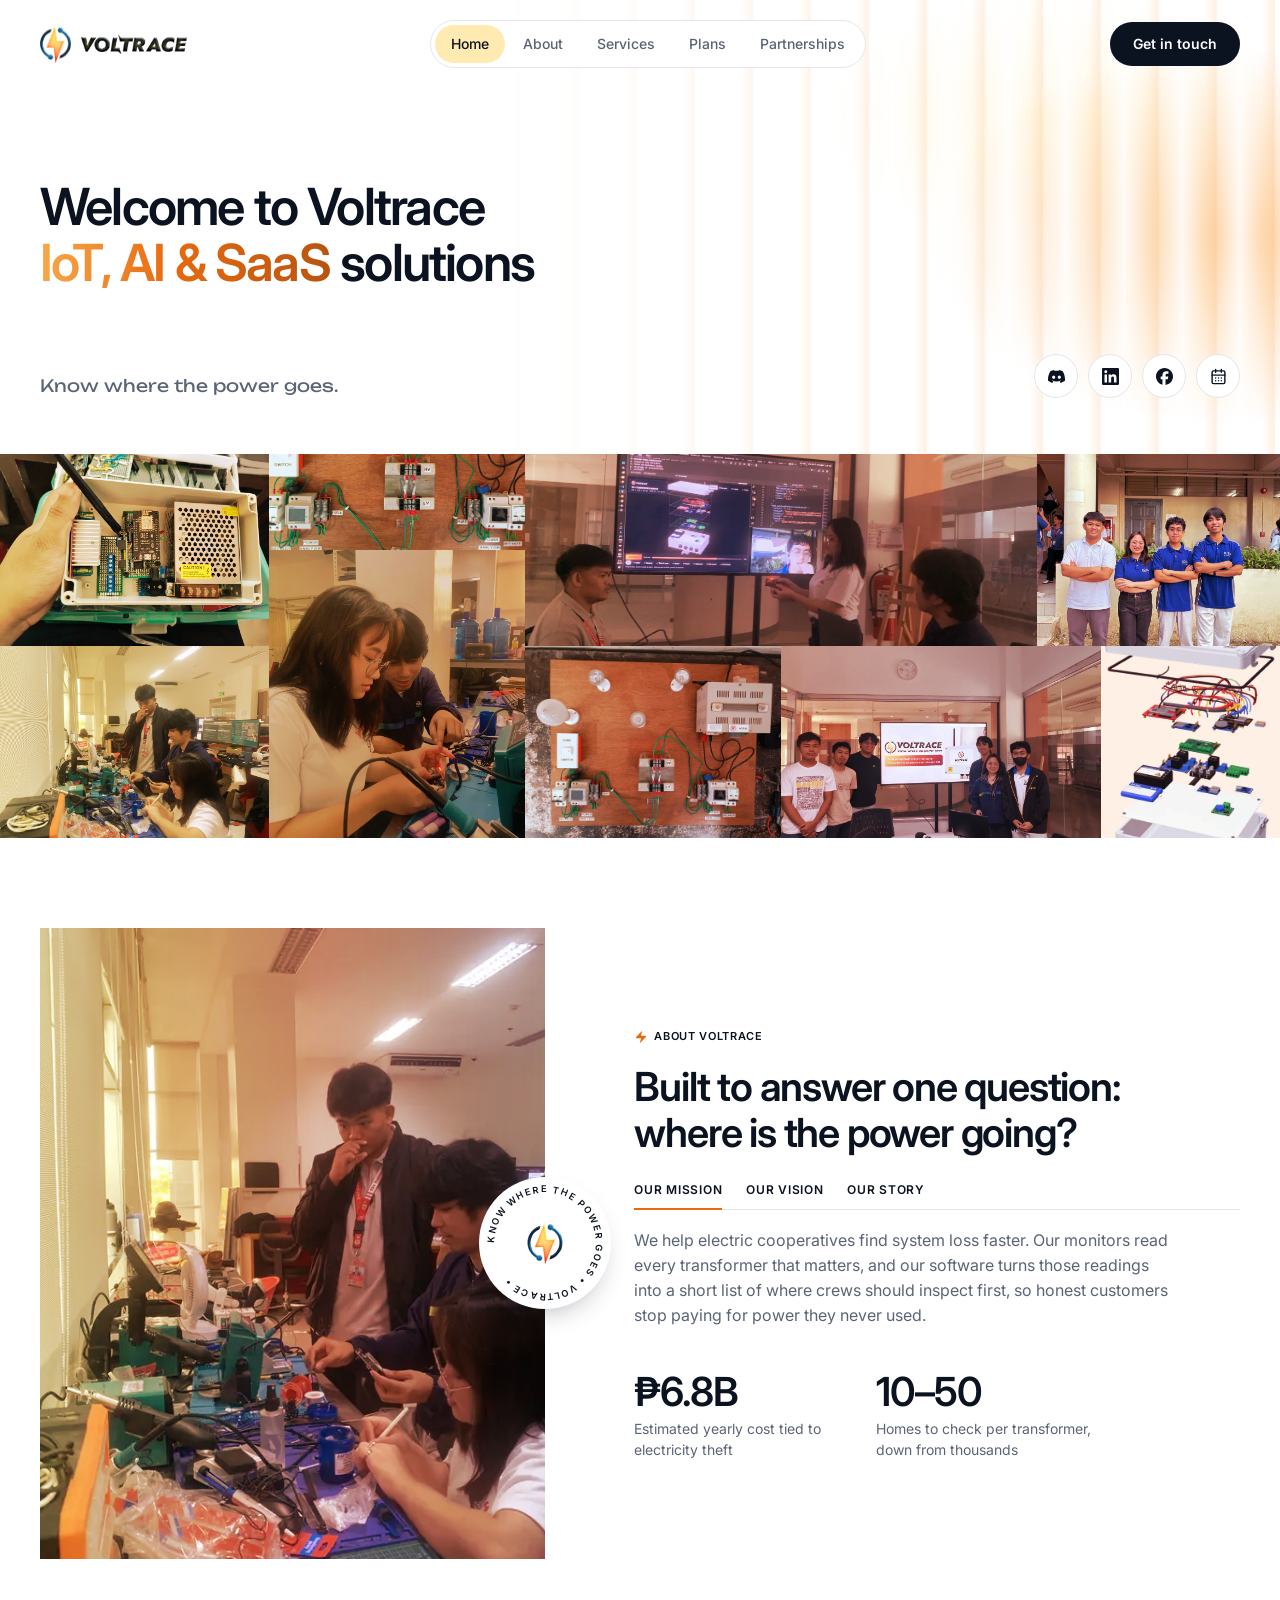
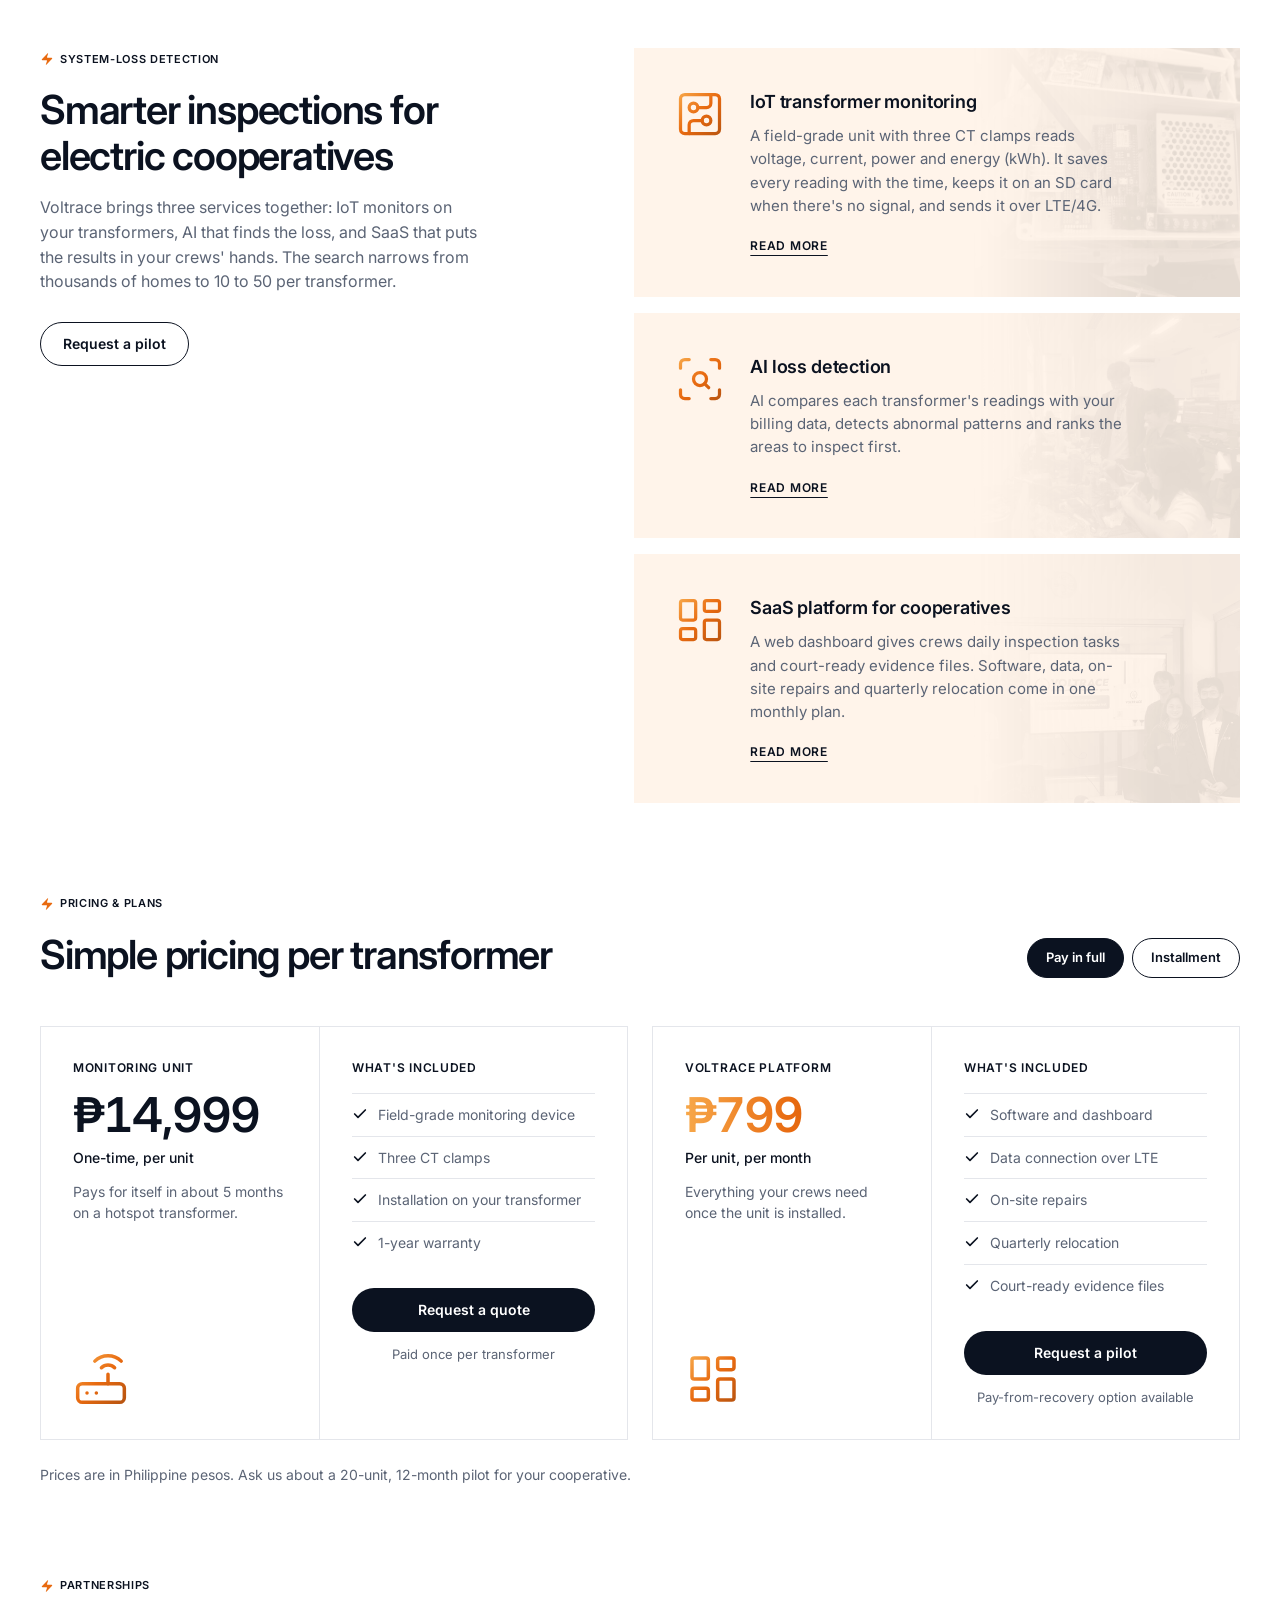
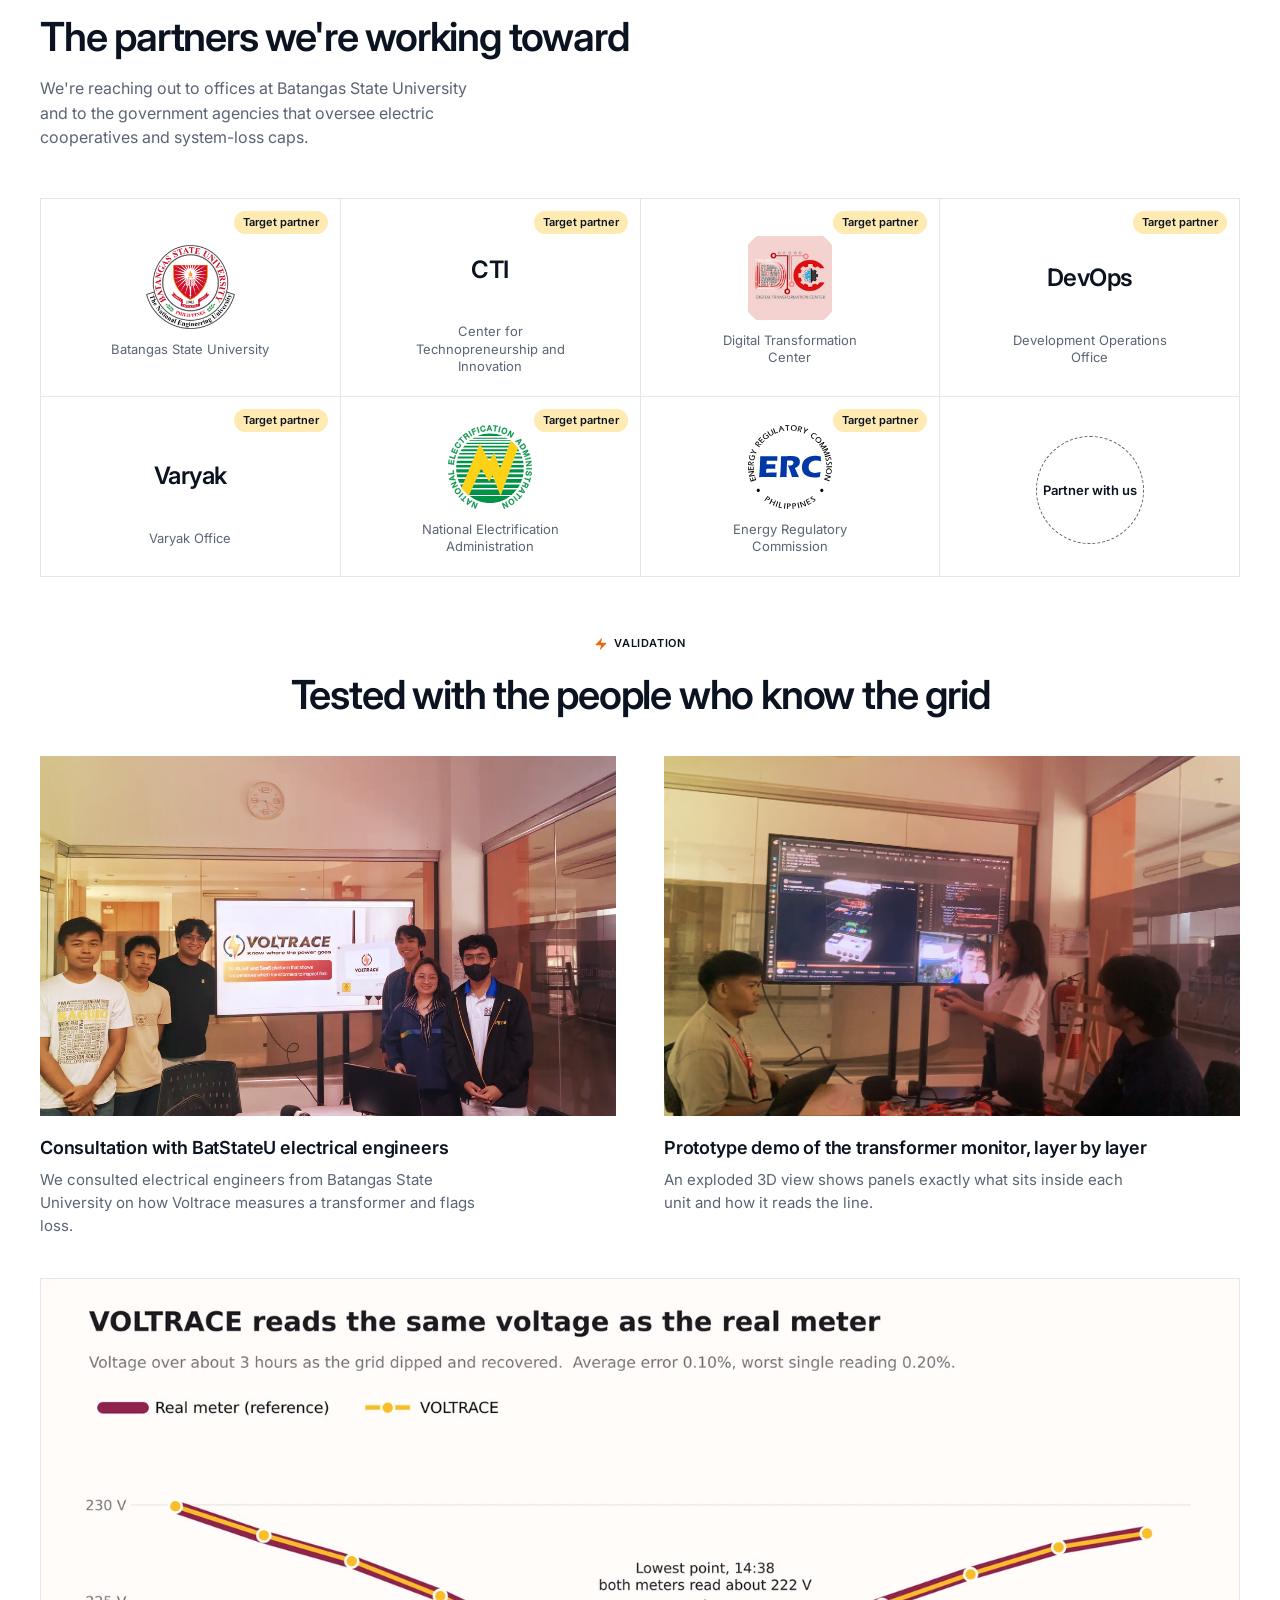
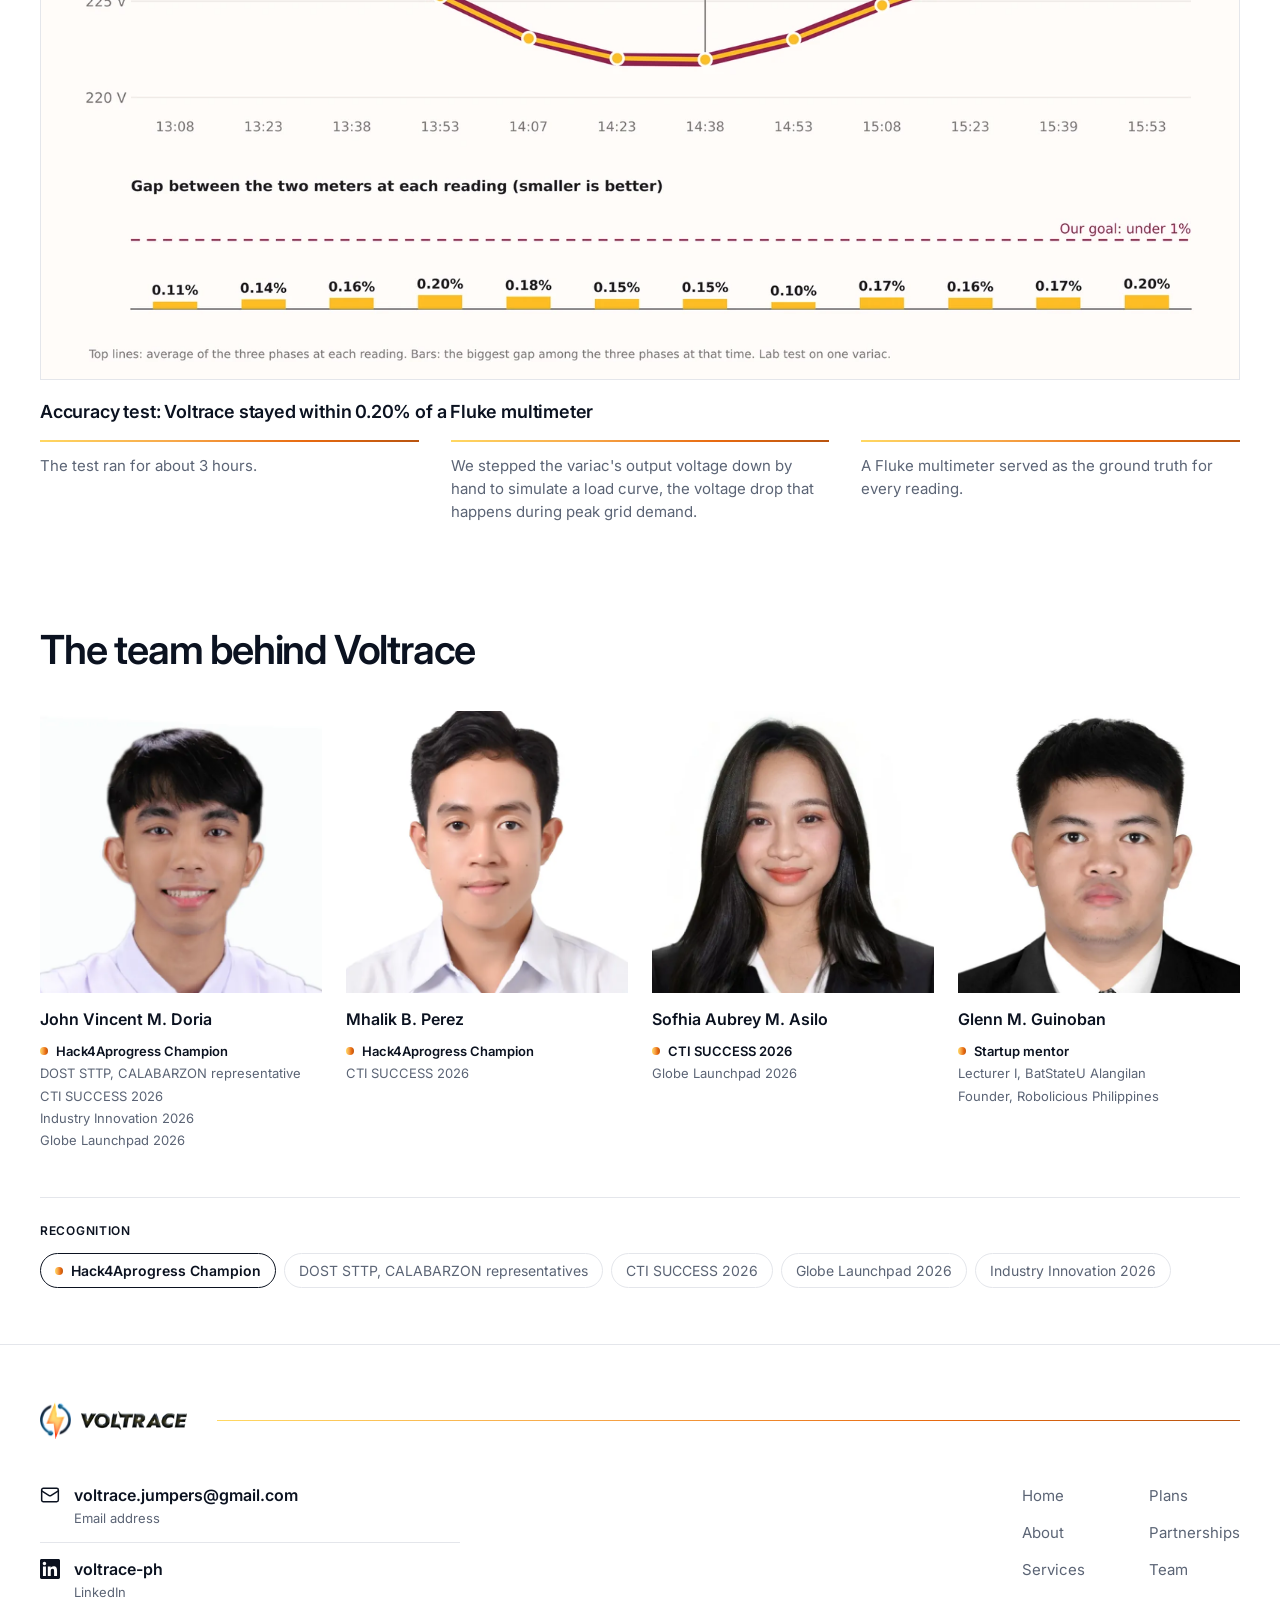
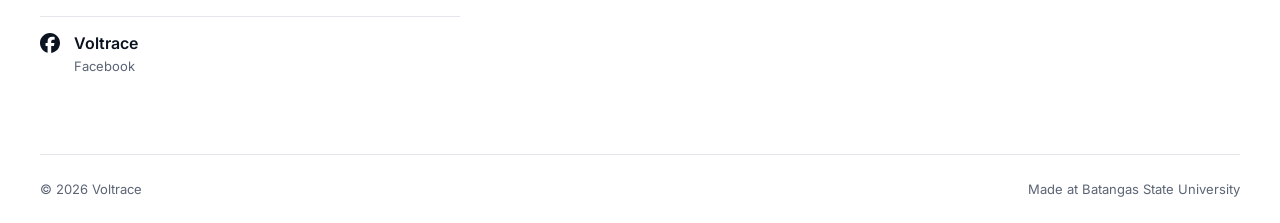
==== commit ba17a97d: "Refactor code structure for improved readability and maintainability" ====
--- a/index.html
+++ b/index.html
@@ -6,12 +6,14 @@
   <title>Voltrace | Know where the power goes</title>
   <meta name="description" content="Voltrace is an IoT, AI and SaaS platform that shows electric cooperatives which transformers to inspect first.">
   <meta name="theme-color" content="#ffffff">
-  <link rel="icon" href="/favicon.svg" type="image/svg+xml">
+  <link rel="icon" href="/favicon.ico" sizes="48x48">
   <link rel="icon" href="/images/favicon-32.png" type="image/png" sizes="32x32">
+  <link rel="icon" href="/images/icon-192.png" type="image/png" sizes="192x192">
+  <link rel="apple-touch-icon" href="/images/apple-touch-icon.png">
   <link rel="preconnect" href="https://fonts.googleapis.com">
   <link rel="preconnect" href="https://fonts.gstatic.com" crossorigin>
   <link rel="stylesheet" href="https://fonts.googleapis.com/css2?family=Inter:wght@400;500;600&family=Unbounded:wght@400&display=swap">
-  <link rel="stylesheet" href="/styles.css?v=20261022k">
+  <link rel="stylesheet" href="/styles.css?v=20261022l">
 </head>
 <body>
   <!-- Shared gradient for icon strokes -->
@@ -342,15 +344,16 @@
             <h4>Prototype demo of the transformer monitor, layer by layer</h4>
             <p>An exploded 3D view shows panels exactly what sits inside each unit and how it reads the line.</p>
           </article>
-          <article class="work">
-            <div class="work-photo wash"><div class="photo-fill"><img src="/images/c-testbench.webp" width="1200" height="900" alt="A transformer test board with lamps, a load switch, breakers, fuses, power analyzers and a calibrated AC power supply." loading="lazy" style="object-position: 50% 50%"></div></div>
-            <h4>Bench tests at the BatStateU testing office</h4>
-            <p>We run Voltrace on a transformer trainer with a step-down transformer, a calibrated AC supply and switchable lamp loads.</p>
-          </article>
-          <article class="work">
-            <div class="work-photo wash"><div class="photo-fill"><img src="/images/c-test-analyzers.webp" width="1200" height="426" alt="Close-up of the test board: breakers, fuses and power analyzers on both sides of the HV and LV transformer terminals." loading="lazy"></div></div>
-            <h4>Accuracy check against power analyzers</h4>
-            <p>Power analyzers on both sides of the transformer give reference readings, so we can compare Voltrace against them. Our target is ±2% accuracy.</p>
+          <article class="work work-wide">
+            <figure class="work-chart">
+              <img src="/images/accuracy-chart.webp" width="1600" height="935" alt="Line chart: over about 3 hours, Voltrace and the reference meter both fall from 230 V to about 222 V at 14:38 and recover to 228 V, almost overlapping. Bars below show the gap at each reading between 0.10% and 0.20%, well under the 1% goal." loading="lazy">
+            </figure>
+            <h4>Accuracy test: Voltrace stayed within 0.20% of a Fluke multimeter</h4>
+            <ul class="test-facts">
+              <li>The test ran for about 3 hours.</li>
+              <li>We stepped the variac's output voltage down by hand to simulate a load curve, the voltage drop that happens during peak grid demand.</li>
+              <li>A Fluke multimeter served as the ground truth for every reading.</li>
+            </ul>
           </article>
         </div>
       </div>
@@ -466,6 +469,6 @@
     </div>
   </footer>
 
-  <script src="/main.js?v=20261022k" defer></script>
+  <script src="/main.js?v=20261022l" defer></script>
 </body>
 </html>
--- a/styles.css
+++ b/styles.css
@@ -862,6 +862,42 @@
   font-size: 0.9375rem;
 }
 
+/* The accuracy test spans both columns so the chart stays readable */
+.work-wide {
+  grid-column: 1 / -1;
+}
+
+.work-chart {
+  margin: 0;
+  border: 1px solid var(--line);
+}
+
+.work-chart img {
+  width: 100%;
+  height: auto;
+}
+
+.test-facts {
+  display: grid;
+  grid-template-columns: repeat(3, minmax(0, 1fr));
+  gap: 12px 32px;
+  margin-top: 14px;
+}
+
+.test-facts li {
+  padding-top: 12px;
+  border-top: 2px solid transparent;
+  border-image: var(--brand-gradient) 1;
+  color: var(--muted);
+  font-size: 0.9375rem;
+}
+
+@media (max-width: 900px) {
+  .test-facts {
+    grid-template-columns: minmax(0, 1fr);
+  }
+}
+
 /* Footer with contact details, after the reference's contact screen */
 
 .site-footer {
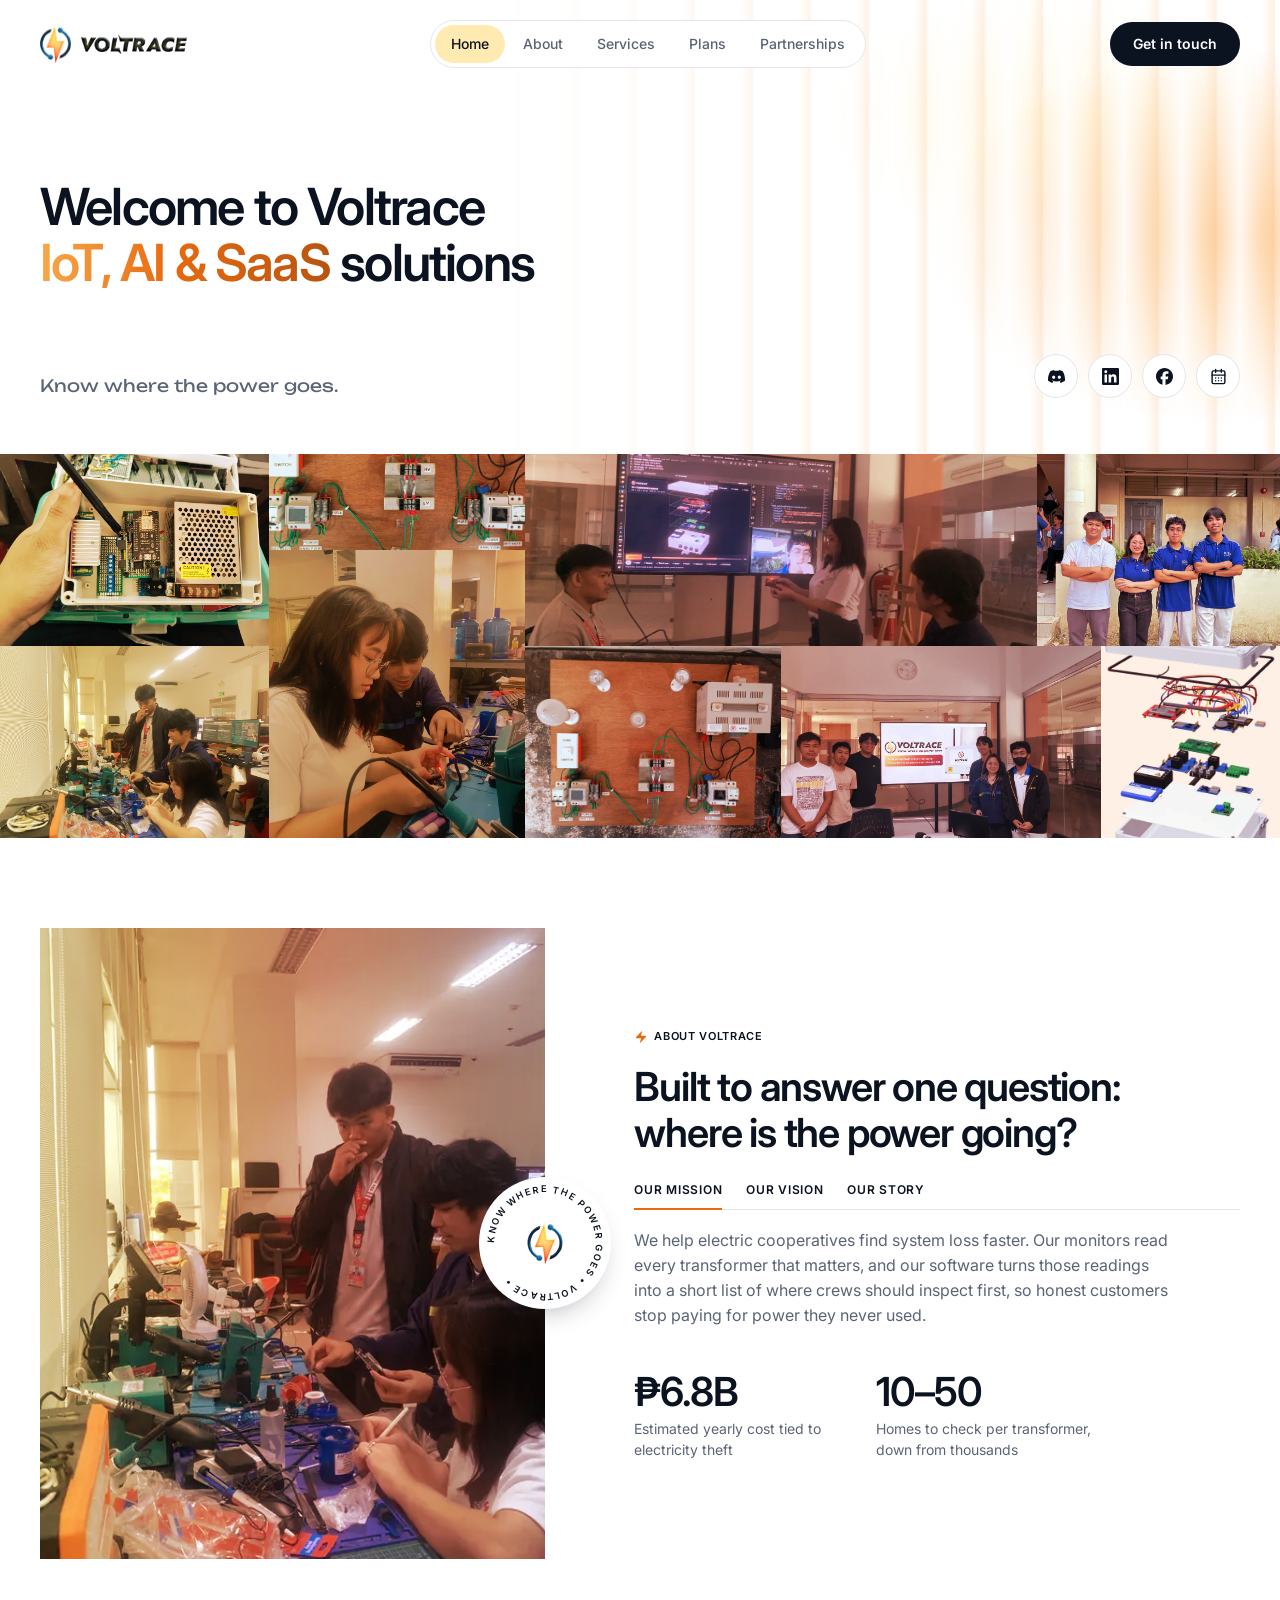
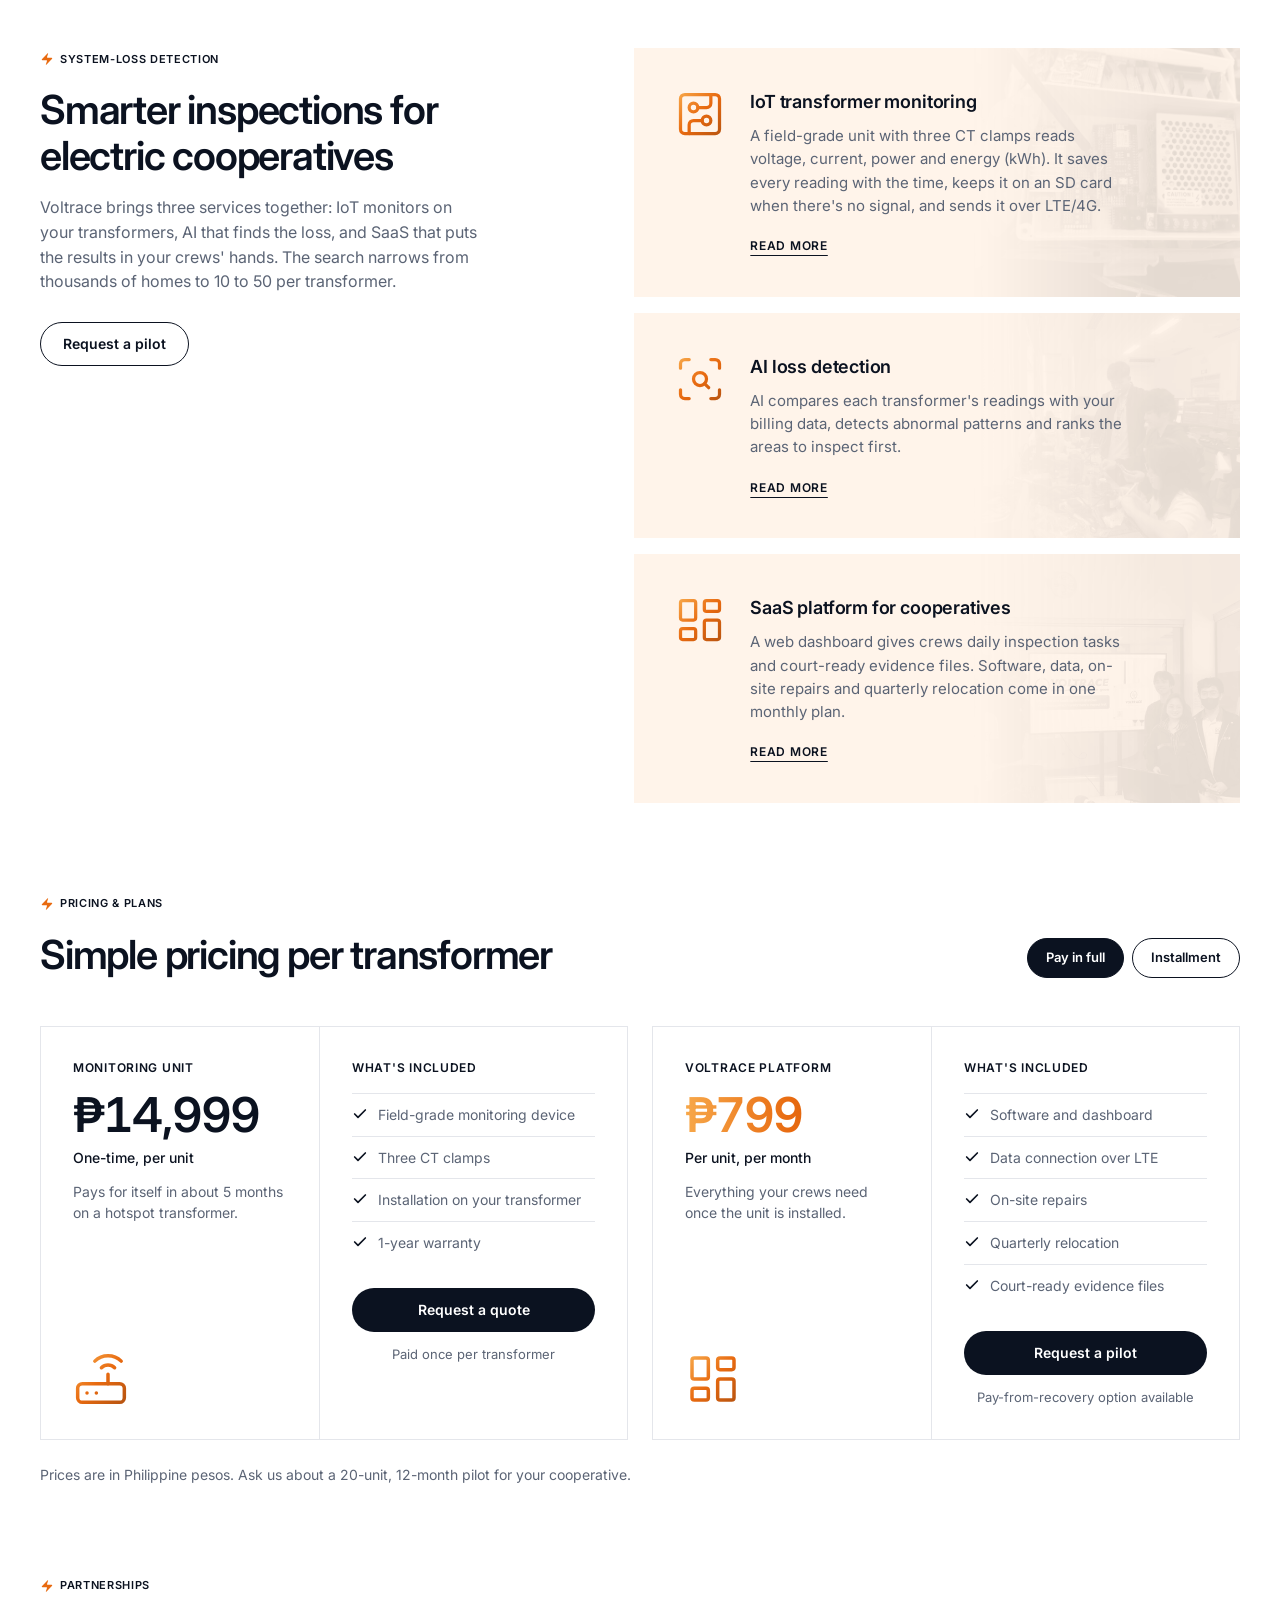
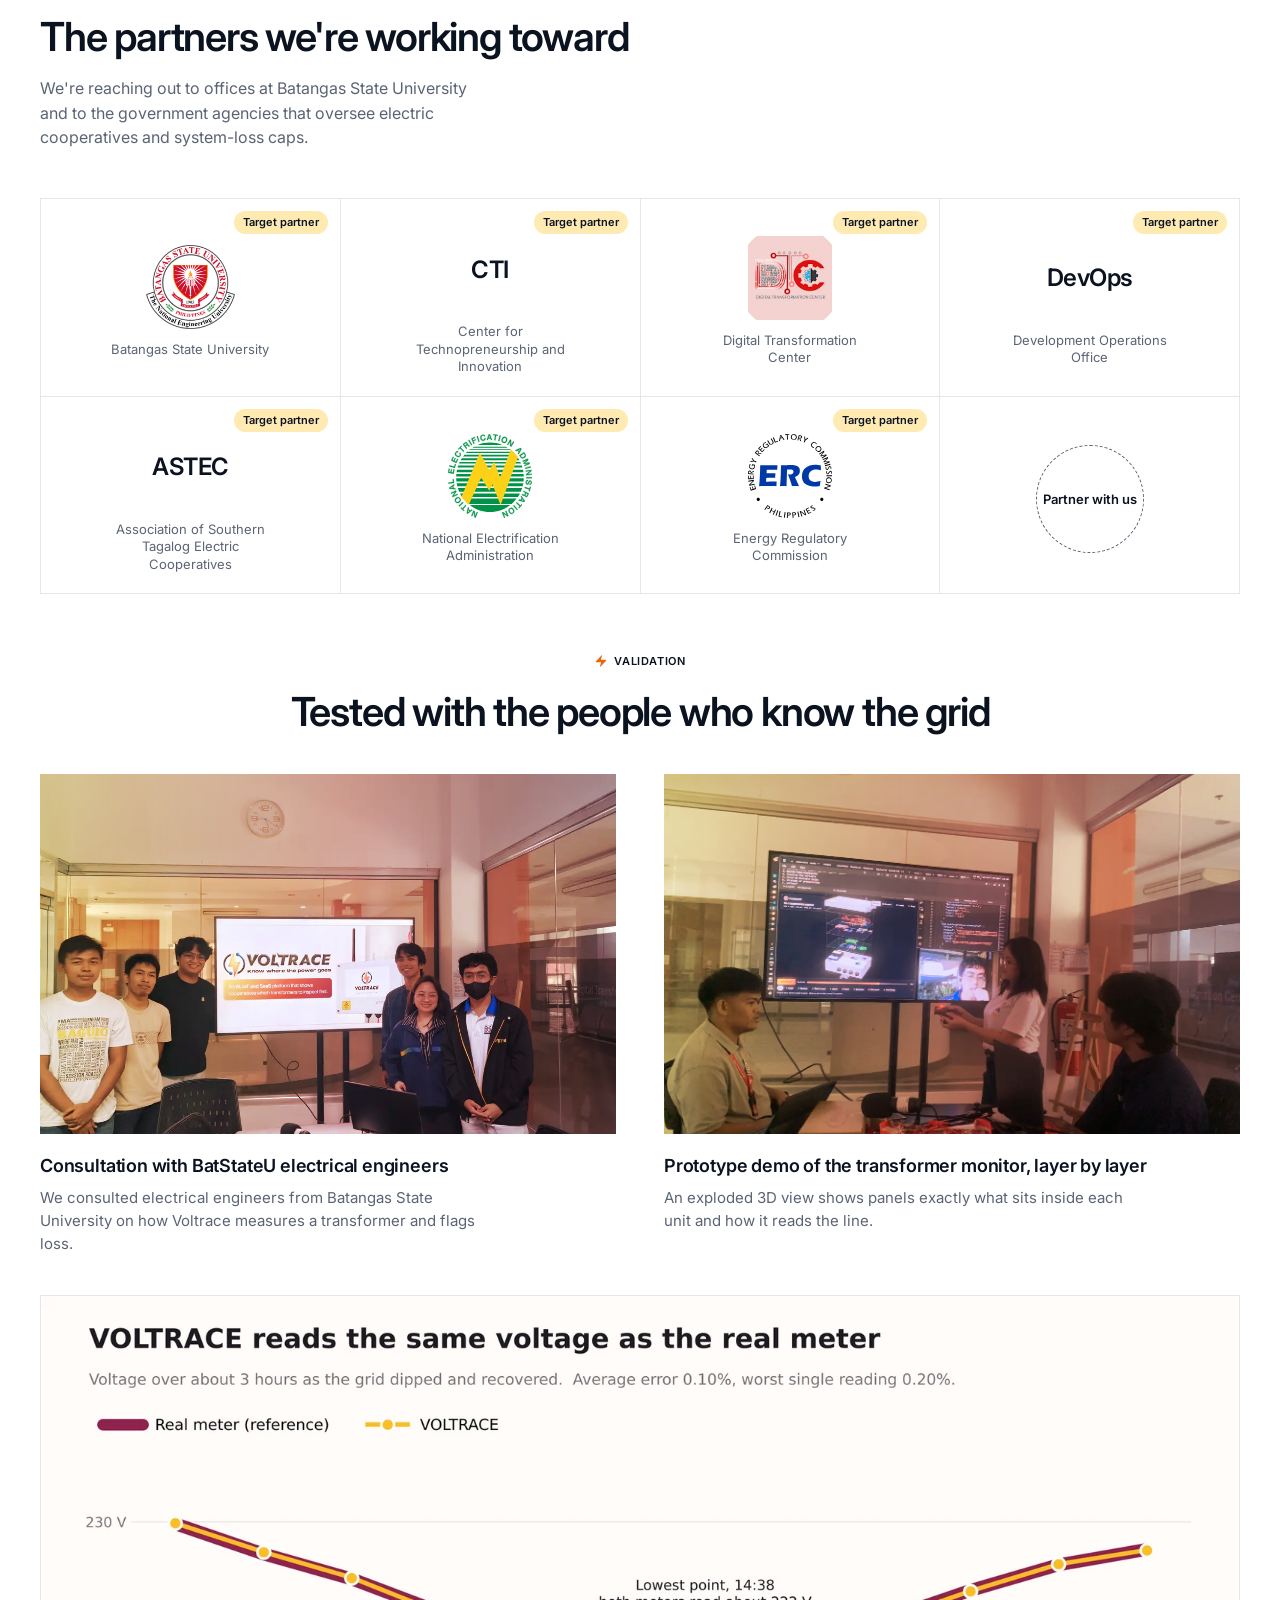
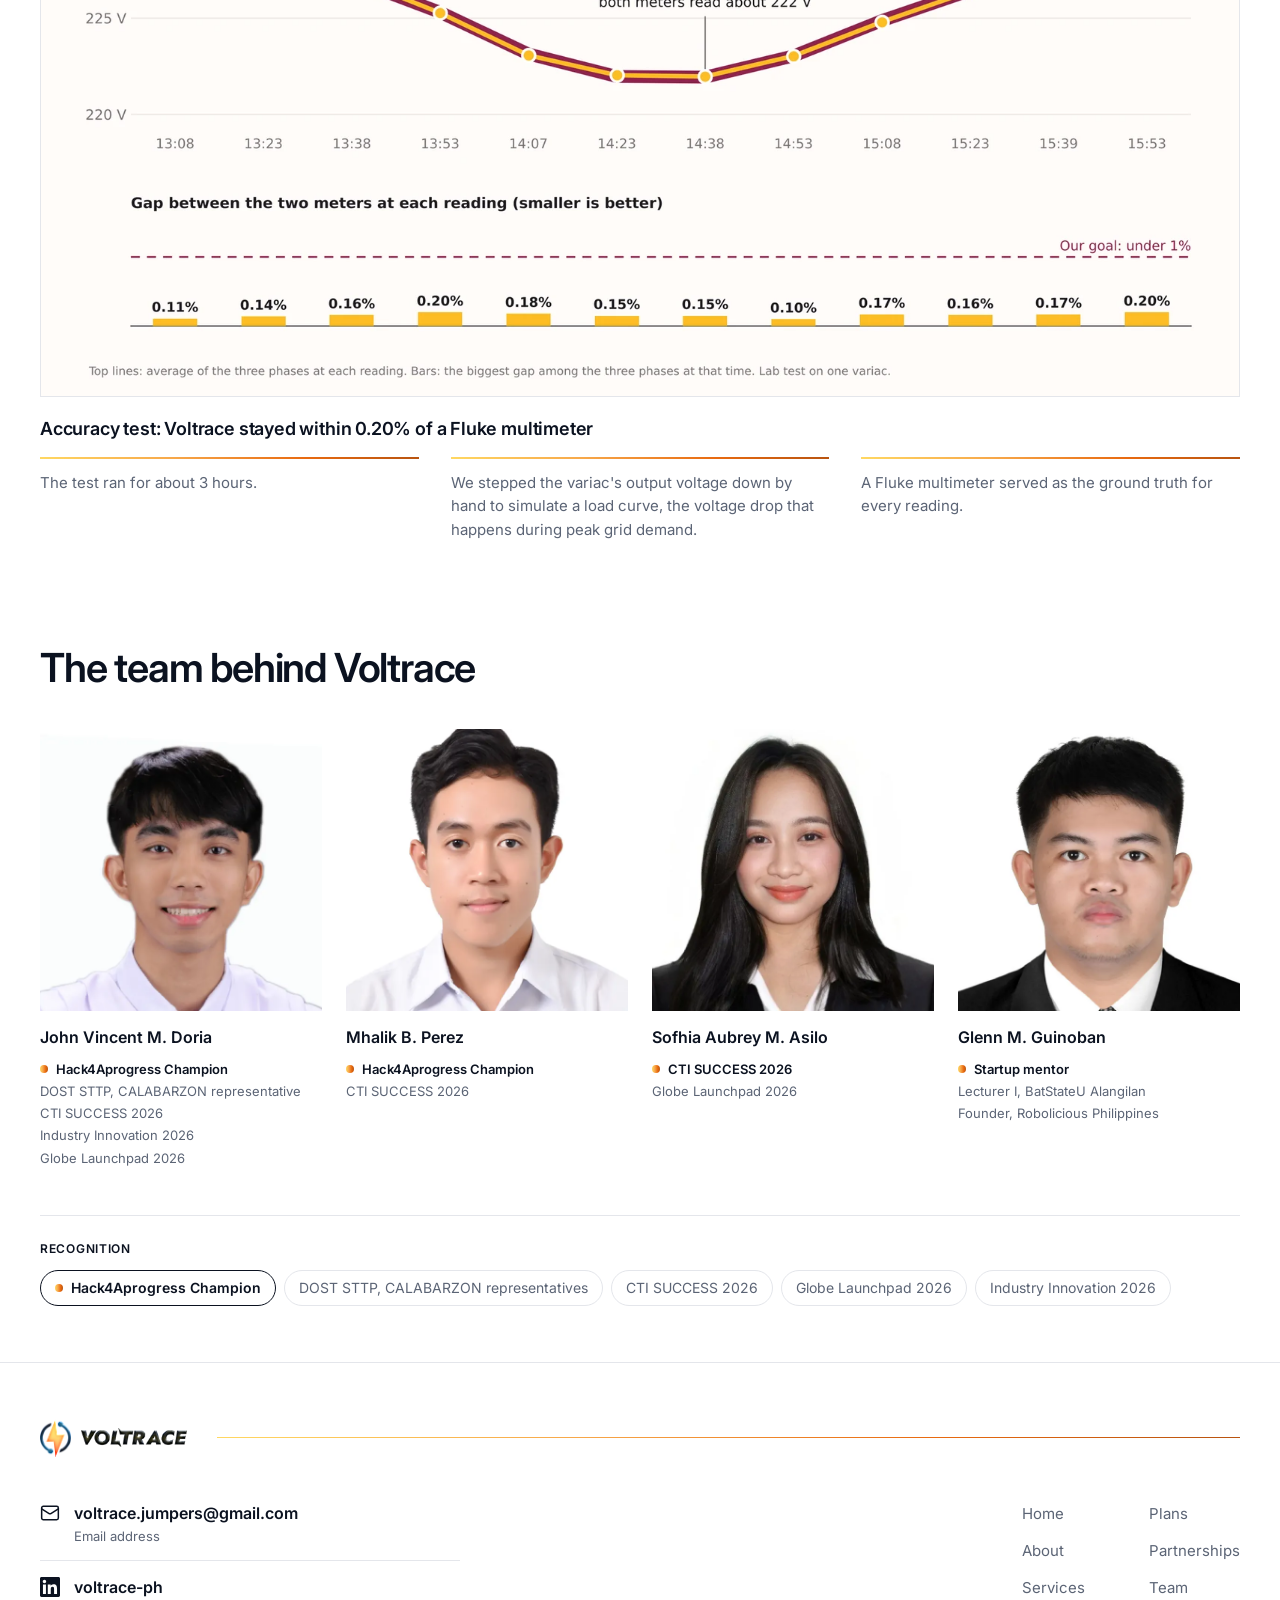
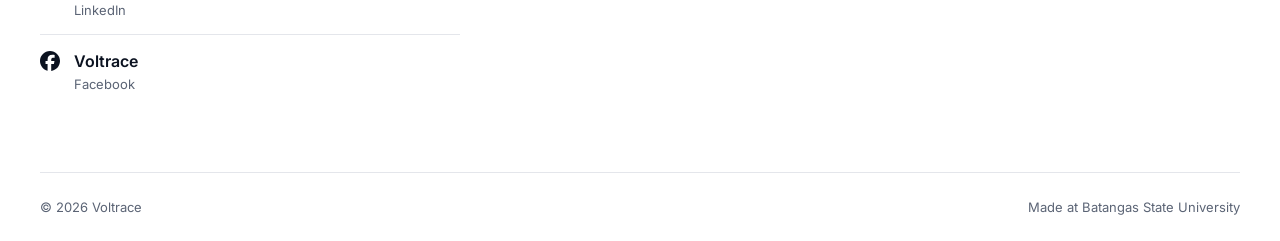
==== commit 724c2d99: "Update partner details in README and index.html for accuracy" ====
--- a/index.html
+++ b/index.html
@@ -303,8 +303,8 @@
           </li>
           <li class="logo-cell">
             <span class="logo-tag">Target partner</span>
-            <span class="logo-text">Varyak</span>
-            <span class="logo-caption">Varyak Office</span>
+            <span class="logo-text">ASTEC</span>
+            <span class="logo-caption">Association of Southern Tagalog Electric Cooperatives</span>
           </li>
           <li class="logo-cell">
             <span class="logo-tag">Target partner</span>
